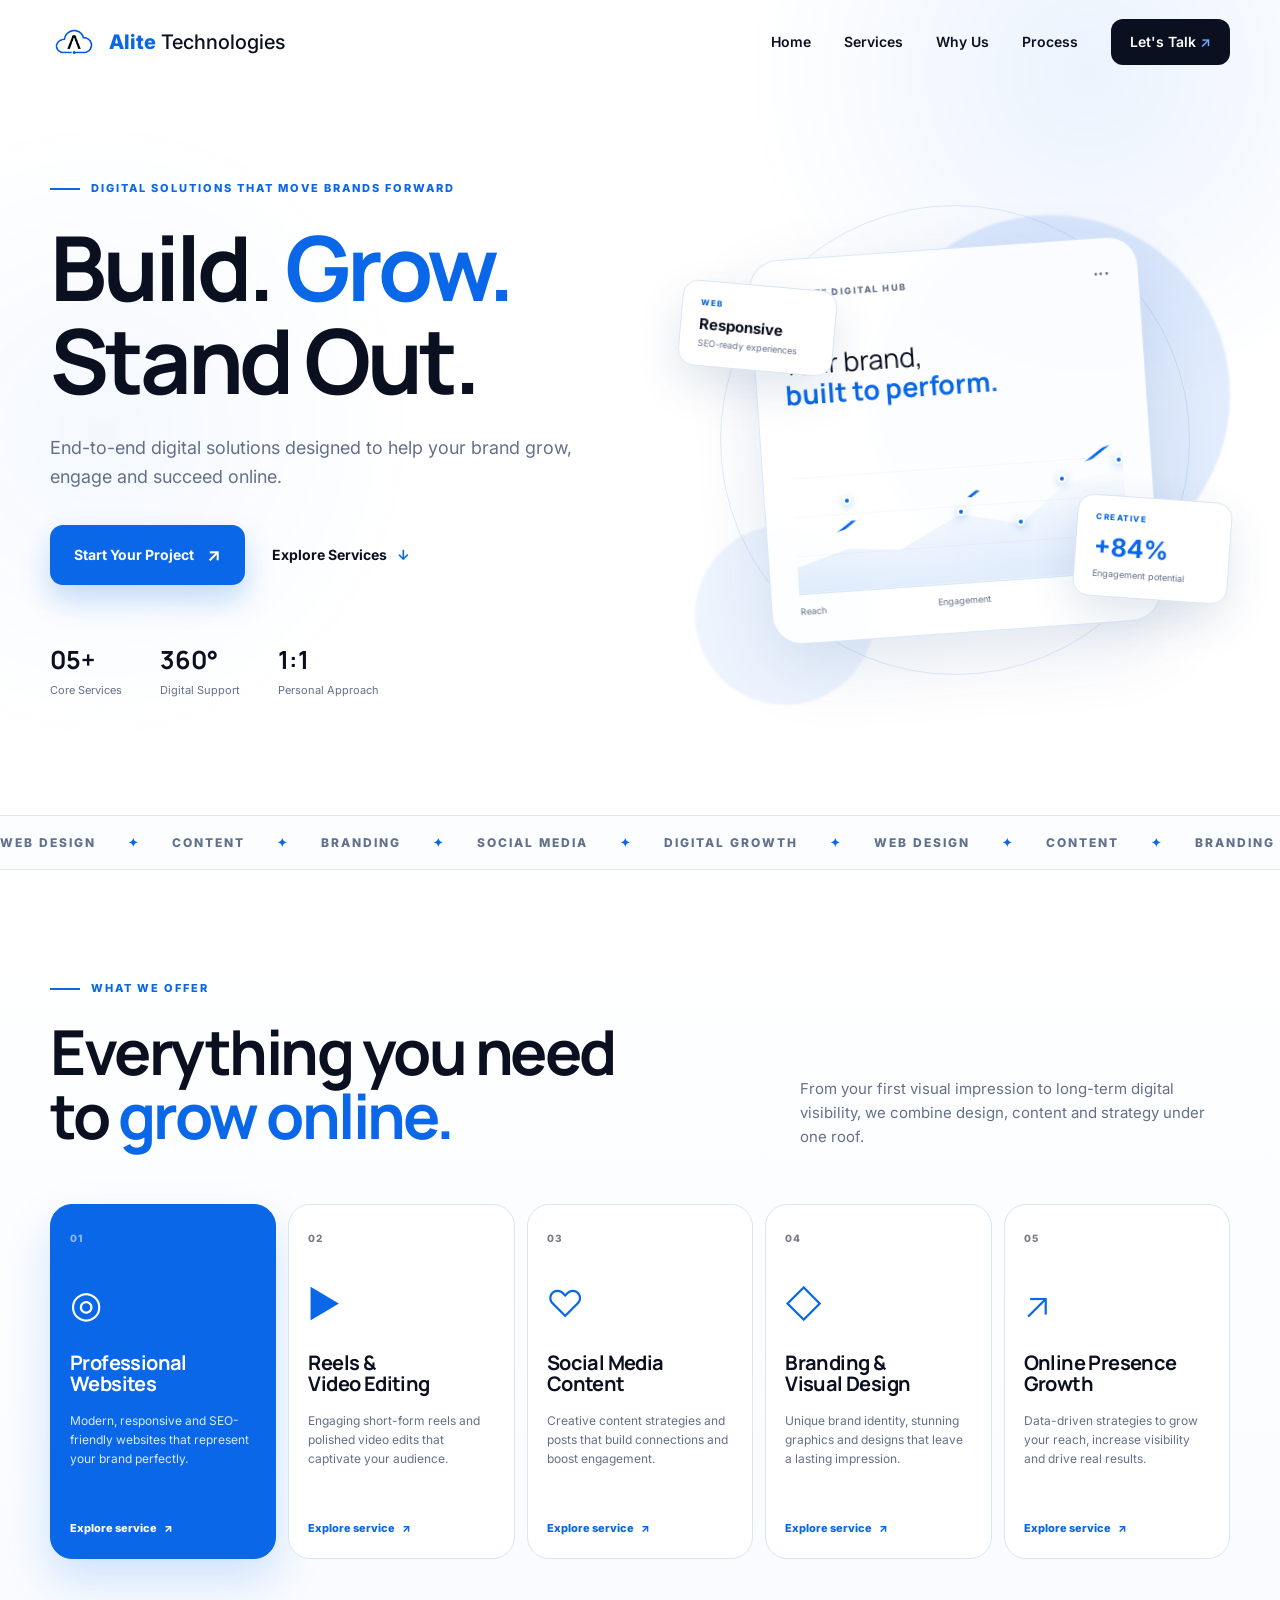
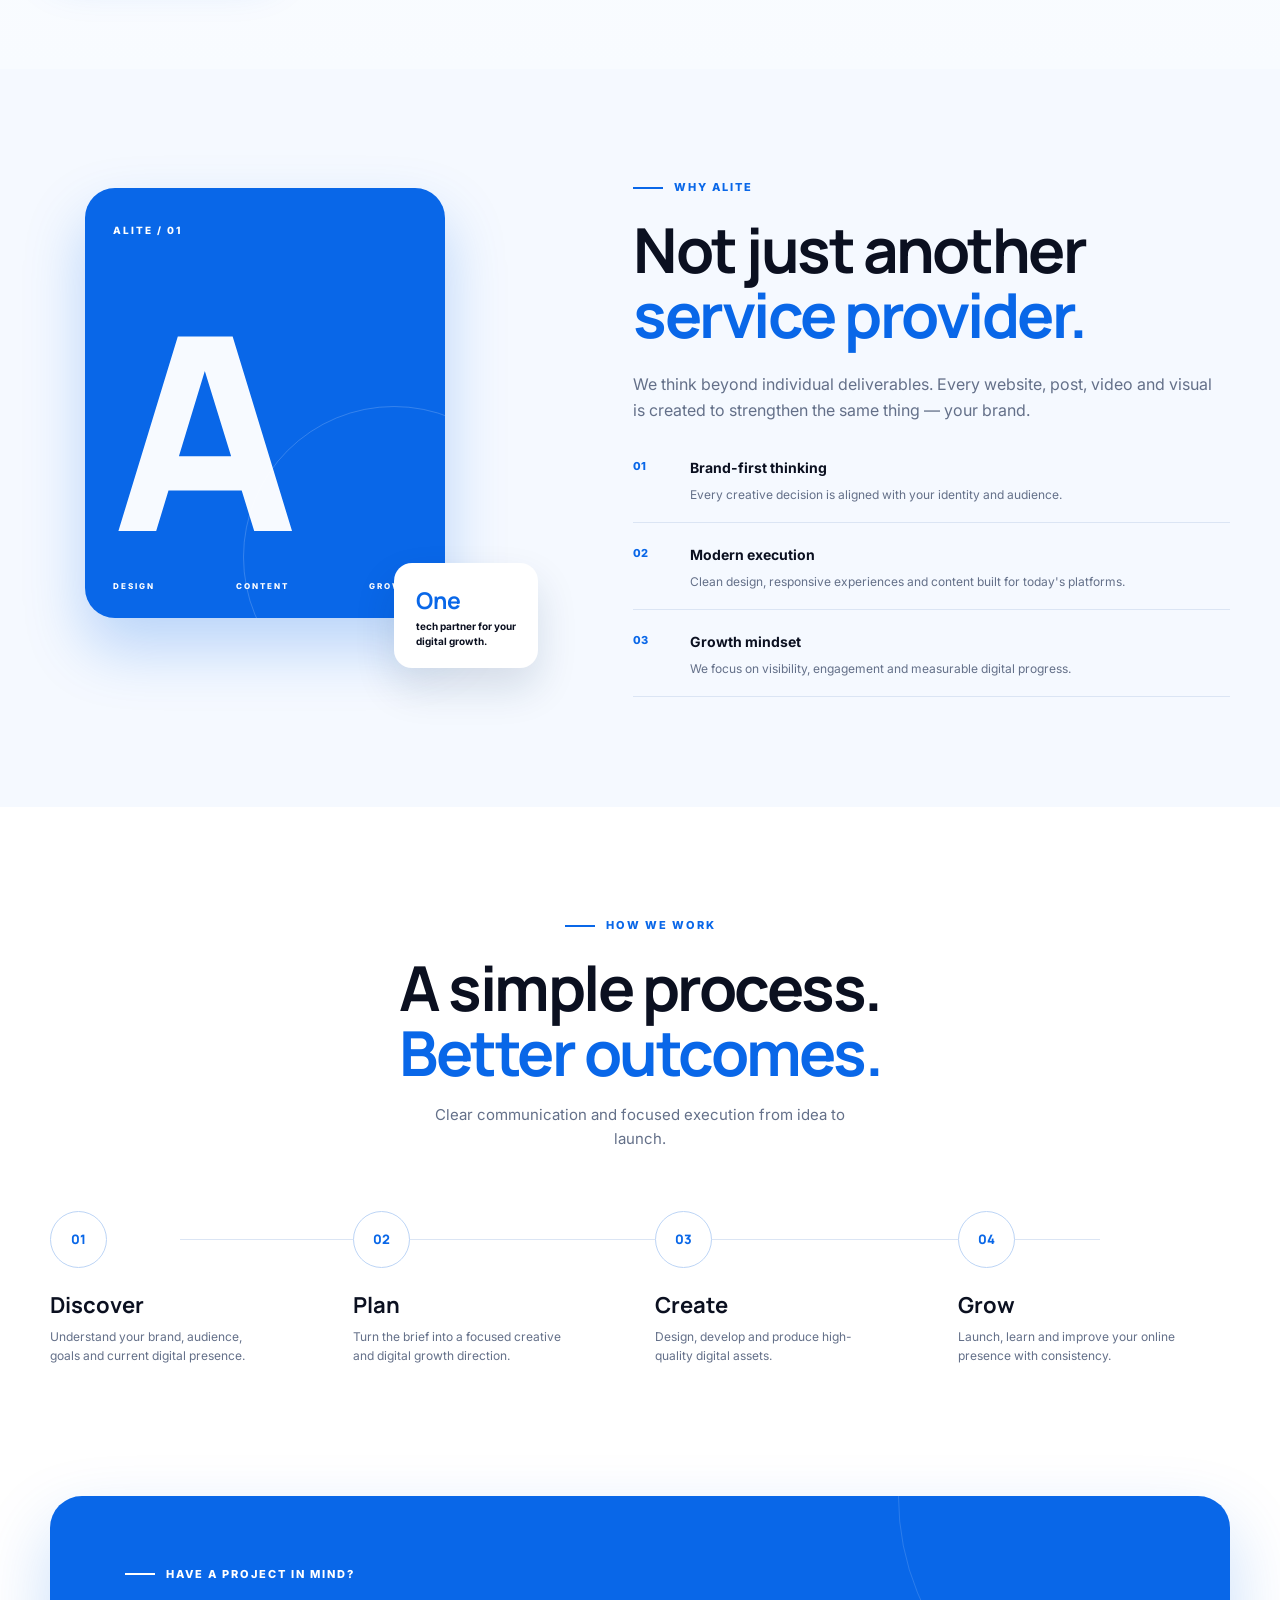
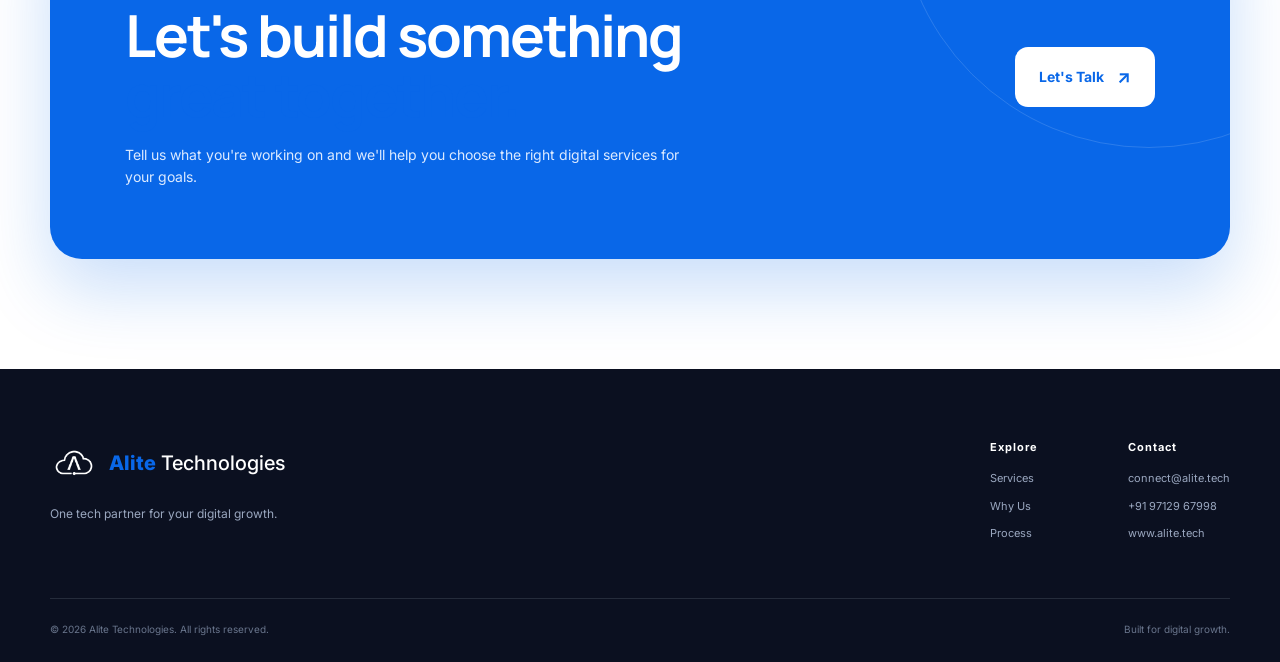
==== index.html @ 707e69f1 "c1" ====
<!DOCTYPE html>
<html lang="en">
<head>
  <meta charset="UTF-8" />
  <meta name="viewport" content="width=device-width, initial-scale=1.0" />
  <meta name="description" content="Alite Technologies delivers professional websites, reels and video editing, social media content, branding and visual design, and online presence growth." />
  <title>Alite Technologies | Digital Growth Partner</title>
  <link rel="preconnect" href="https://fonts.googleapis.com">
  <link rel="preconnect" href="https://fonts.gstatic.com" crossorigin>
  <link href="https://fonts.googleapis.com/css2?family=Inter:wght@400;500;600;700;800&family=Manrope:wght@600;700;800&display=swap" rel="stylesheet">
  <link rel="stylesheet" href="styles.css" />
</head>
<body>
  <div class="site-bg"></div>

  <header class="navbar" id="navbar">
    <div class="container nav-inner">
      <a class="brand" href="#home" aria-label="Alite Technologies home">
        <img class="brand-logo" src="logo.png" alt="Alite Technologies logo" width="48" height="36">
        <span class="brand-text"><strong>Alite</strong> Technologies</span>
      </a>

      <button class="menu-toggle" id="menuToggle" aria-label="Open navigation" aria-expanded="false">
        <span></span><span></span><span></span>
      </button>

      <nav class="nav-links" id="navLinks">
        <a href="#home">Home</a>
        <a href="#services">Services</a>
        <a href="#why-us">Why Us</a>
        <a href="#process">Process</a>
        <a href="#contact" class="nav-cta">Let's Talk <span>↗</span></a>
      </nav>
    </div>
  </header>

  <main>
    <section class="hero section" id="home">
      <div class="hero-grid container">
        <div class="hero-copy reveal">
          <div class="eyebrow"><span></span> DIGITAL SOLUTIONS THAT MOVE BRANDS FORWARD</div>
          <h1>Build. <em>Grow.</em><br>Stand Out.</h1>
          <p class="hero-lead">
            End-to-end digital solutions designed to help your brand grow,
            engage and succeed online.
          </p>
          <div class="hero-actions">
            <a class="btn btn-primary" href="#contact">Start Your Project <span>↗</span></a>
            <a class="text-link" href="#services">Explore Services <span>↓</span></a>
          </div>
          <div class="hero-proof">
            <div><strong>05+</strong><span>Core Services</span></div>
            <div><strong>360°</strong><span>Digital Support</span></div>
            <div><strong>1:1</strong><span>Personal Approach</span></div>
          </div>
        </div>

        <div class="hero-visual reveal">
          <div class="orb orb-one"></div>
          <div class="orb orb-two"></div>
          <div class="dashboard-card">
            <div class="dashboard-top">
              <span class="status-dot"></span>
              <span>ALITE DIGITAL HUB</span>
              <span class="mini-dots">•••</span>
            </div>
            <div class="dashboard-title">Your brand,<br><strong>built to perform.</strong></div>
            <div class="growth-chart">
              <div class="chart-line"></div>
              <div class="chart-fill"></div>
              <span class="point p1"></span>
              <span class="point p2"></span>
              <span class="point p3"></span>
              <span class="point p4"></span>
              <span class="point p5"></span>
            </div>
            <div class="chart-labels"><span>Reach</span><span>Engagement</span><span>Growth</span></div>
          </div>
          <div class="floating-card card-a"><span>WEB</span><strong>Responsive</strong><small>SEO-ready experiences</small></div>
          <div class="floating-card card-b"><span>CREATIVE</span><strong>+84%</strong><small>Engagement potential</small></div>
          <div class="hero-ring"></div>
        </div>
      </div>
    </section>

    <section class="marquee-section">
      <div class="marquee">
        <span>WEB DESIGN</span><b>✦</b><span>CONTENT</span><b>✦</b><span>BRANDING</span><b>✦</b>
        <span>SOCIAL MEDIA</span><b>✦</b><span>DIGITAL GROWTH</span><b>✦</b>
        <span>WEB DESIGN</span><b>✦</b><span>CONTENT</span><b>✦</b><span>BRANDING</span>
      </div>
    </section>

    <section class="section services" id="services">
      <div class="container">
        <div class="section-heading reveal">
          <div>
            <div class="eyebrow"><span></span> WHAT WE OFFER</div>
            <h2>Everything you need<br>to <em>grow online.</em></h2>
          </div>
          <p>From your first visual impression to long-term digital visibility, we combine design, content and strategy under one roof.</p>
        </div>

        <div class="services-grid">
          <article class="service-card service-featured reveal">
            <div class="service-number">01</div>
            <div class="service-icon">◎</div>
            <h3>Professional<br>Websites</h3>
            <p>Modern, responsive and SEO-friendly websites that represent your brand perfectly.</p>
            <a href="#contact">Explore service <span>↗</span></a>
          </article>

          <article class="service-card reveal">
            <div class="service-number">02</div>
            <div class="service-icon">▶</div>
            <h3>Reels &<br>Video Editing</h3>
            <p>Engaging short-form reels and polished video edits that captivate your audience.</p>
            <a href="#contact">Explore service <span>↗</span></a>
          </article>

          <article class="service-card reveal">
            <div class="service-number">03</div>
            <div class="service-icon">♡</div>
            <h3>Social Media<br>Content</h3>
            <p>Creative content strategies and posts that build connections and boost engagement.</p>
            <a href="#contact">Explore service <span>↗</span></a>
          </article>

          <article class="service-card reveal">
            <div class="service-number">04</div>
            <div class="service-icon">◇</div>
            <h3>Branding &<br>Visual Design</h3>
            <p>Unique brand identity, stunning graphics and designs that leave a lasting impression.</p>
            <a href="#contact">Explore service <span>↗</span></a>
          </article>

          <article class="service-card reveal">
            <div class="service-number">05</div>
            <div class="service-icon">↗</div>
            <h3>Online Presence<br>Growth</h3>
            <p>Data-driven strategies to grow your reach, increase visibility and drive real results.</p>
            <a href="#contact">Explore service <span>↗</span></a>
          </article>
        </div>
      </div>
    </section>

    <section class="section why" id="why-us">
      <div class="container why-grid">
        <div class="why-visual reveal">
          <div class="blue-panel">
            <span class="panel-label">ALITE / 01</span>
            <div class="big-a">A</div>
            <div class="panel-bottom">
              <span>DESIGN</span><span>CONTENT</span><span>GROWTH</span>
            </div>
          </div>
          <div class="stat-card"><strong>One</strong><span>tech partner for your<br>digital growth.</span></div>
        </div>

        <div class="why-copy reveal">
          <div class="eyebrow"><span></span> WHY ALITE</div>
          <h2>Not just another<br><em>service provider.</em></h2>
          <p>We think beyond individual deliverables. Every website, post, video and visual is created to strengthen the same thing — your brand.</p>
          <div class="benefit-list">
            <div class="benefit"><span>01</span><div><strong>Brand-first thinking</strong><p>Every creative decision is aligned with your identity and audience.</p></div></div>
            <div class="benefit"><span>02</span><div><strong>Modern execution</strong><p>Clean design, responsive experiences and content built for today's platforms.</p></div></div>
            <div class="benefit"><span>03</span><div><strong>Growth mindset</strong><p>We focus on visibility, engagement and measurable digital progress.</p></div></div>
          </div>
        </div>
      </div>
    </section>

    <section class="section process" id="process">
      <div class="container">
        <div class="center-heading reveal">
          <div class="eyebrow"><span></span> HOW WE WORK</div>
          <h2>A simple process.<br><em>Better outcomes.</em></h2>
          <p>Clear communication and focused execution from idea to launch.</p>
        </div>

        <div class="process-grid">
          <div class="process-line"></div>
          <div class="process-step reveal"><span>01</span><h3>Discover</h3><p>Understand your brand, audience, goals and current digital presence.</p></div>
          <div class="process-step reveal"><span>02</span><h3>Plan</h3><p>Turn the brief into a focused creative and digital growth direction.</p></div>
          <div class="process-step reveal"><span>03</span><h3>Create</h3><p>Design, develop and produce high-quality digital assets.</p></div>
          <div class="process-step reveal"><span>04</span><h3>Grow</h3><p>Launch, learn and improve your online presence with consistency.</p></div>
        </div>
      </div>
    </section>

    <section class="cta-section" id="contact">
      <div class="container cta-box reveal">
        <div>
          <div class="eyebrow light"><span></span> HAVE A PROJECT IN MIND?</div>
          <h2>Let's build something<br><em>great together.</em></h2>
          <p>Tell us what you're working on and we'll help you choose the right digital services for your goals.</p>
        </div>
        <a class="btn btn-light" href="mailto:connect@alite.tech">Let's Talk <span>↗</span></a>
      </div>
    </section>
  </main>

  <footer class="footer">
    <div class="container footer-top">
      <div class="footer-brand">
        <a class="brand" href="#home">
          <img class="brand-logo footer-logo" src="logo.png" alt="Alite Technologies logo" width="48" height="36">
          <span class="brand-text"><strong>Alite</strong> Technologies</span>
        </a>
        <p>One tech partner for your digital growth.</p>
      </div>
      <div class="footer-links">
        <div><strong>Explore</strong><a href="#services">Services</a><a href="#why-us">Why Us</a><a href="#process">Process</a></div>
        <div><strong>Contact</strong><a href="mailto:connect@alite.tech">connect@alite.tech</a><a href="tel:+919712967998">+91 97129 67998</a><a href="https://www.alite.tech" target="_blank" rel="noopener">www.alite.tech</a></div>
      </div>
    </div>
    <div class="container footer-bottom"><span>© 2026 Alite Technologies. All rights reserved.</span><span>Built for digital growth.</span></div>
  </footer>

  <script src="script.js"></script>
</body>
</html>
---- styles.css ----
:root{
  --blue:#0967e8;
  --blue-dark:#0647ae;
  --blue-soft:#eaf3ff;
  --ink:#0b1020;
  --muted:#647089;
  --line:#dbe5f4;
  --white:#fff;
  --radius:24px;
  --shadow:0 24px 70px rgba(9,54,125,.12);
}
*{box-sizing:border-box;margin:0;padding:0}
html{scroll-behavior:smooth}
body{font-family:Inter,Arial,sans-serif;color:var(--ink);background:#fff;line-height:1.6;overflow-x:hidden}
a{text-decoration:none;color:inherit}
.site-bg{position:fixed;inset:0;pointer-events:none;z-index:-1;background:radial-gradient(circle at 85% 8%,rgba(9,103,232,.08),transparent 25%),radial-gradient(circle at 8% 48%,rgba(9,103,232,.045),transparent 25%)}
.container{width:min(1180px,calc(100% - 40px));margin:auto}
.section{padding:110px 0}
.navbar{position:fixed;top:0;left:0;width:100%;z-index:1000;padding:18px 0;transition:.3s}
.navbar.scrolled{background:rgba(255,255,255,.9);backdrop-filter:blur(18px);box-shadow:0 8px 30px rgba(12,45,90,.07)}
.nav-inner{display:flex;align-items:center;justify-content:space-between}
.brand{display:flex;align-items:center;gap:11px;font-size:20px}
.brand-logo{width:48px;height:auto;flex-shrink:0;display:block}
.footer-logo{filter:brightness(0) invert(1)}
.brand-text{font-weight:500}.brand-text strong{color:var(--blue);font-weight:800}
.nav-links{display:flex;align-items:center;gap:33px;font-size:14px;font-weight:600}
.nav-links a{transition:.2s}.nav-links a:hover{color:var(--blue)}
.nav-cta{padding:12px 19px;border-radius:12px;background:var(--ink);color:#fff!important}.nav-cta span{color:#72aaff}
.menu-toggle{display:none;border:0;background:none;cursor:pointer}
.menu-toggle span{display:block;width:25px;height:2px;background:var(--ink);margin:5px}
.hero{padding-top:175px;min-height:790px;display:flex;align-items:center}
.hero-grid{display:grid;grid-template-columns:1.03fr .97fr;align-items:center;gap:45px}
.eyebrow{display:flex;align-items:center;gap:11px;color:var(--blue);font-size:11px;font-weight:800;letter-spacing:2px;margin-bottom:22px}
.eyebrow span{width:30px;height:2px;background:var(--blue);display:inline-block}
.eyebrow.light{color:#fff}.eyebrow.light span{background:#fff}
h1,h2,h3{font-family:Manrope,Inter,sans-serif;line-height:1.04}
h1{font-size:clamp(56px,7vw,92px);letter-spacing:-4px}
h1 em,h2 em{color:var(--blue);font-style:normal}
.hero-lead{max-width:540px;color:var(--muted);font-size:18px;margin:28px 0 33px}
.hero-actions{display:flex;align-items:center;gap:27px}
.btn{display:inline-flex;align-items:center;justify-content:center;gap:13px;border-radius:13px;padding:16px 24px;font-weight:700;font-size:14px;transition:.25s}
.btn span{font-size:18px}
.btn-primary{background:var(--blue);color:#fff;box-shadow:0 15px 30px rgba(9,103,232,.23)}
.btn-primary:hover{transform:translateY(-3px);background:var(--blue-dark)}
.text-link{font-weight:700;font-size:14px}.text-link span{color:var(--blue);margin-left:7px}
.hero-proof{display:flex;gap:38px;margin-top:55px}.hero-proof div{display:flex;flex-direction:column}.hero-proof strong{font-family:Manrope;font-size:25px}.hero-proof span{font-size:11px;color:var(--muted);margin-top:2px}
.hero-visual{height:530px;position:relative;display:grid;place-items:center}
.dashboard-card{width:min(390px,72%);height:385px;background:rgba(255,255,255,.86);border:1px solid rgba(9,103,232,.15);border-radius:30px;box-shadow:var(--shadow);padding:28px;position:relative;z-index:2;backdrop-filter:blur(12px);transform:rotate(-4deg)}
.dashboard-top{display:flex;align-items:center;gap:8px;font-size:9px;font-weight:800;letter-spacing:1.5px;color:var(--muted)}
.status-dot{width:8px;height:8px;border-radius:50%;background:#23c67a;box-shadow:0 0 0 5px #e7fbf2}.mini-dots{margin-left:auto}
.dashboard-title{font-family:Manrope;font-size:27px;line-height:1.1;margin-top:48px}.dashboard-title strong{color:var(--blue)}
.growth-chart{height:155px;margin-top:30px;position:relative;border-bottom:1px solid var(--line);overflow:hidden;background:repeating-linear-gradient(to bottom,transparent 0,transparent 38px,rgba(219,229,244,.5) 39px)}
.chart-line{position:absolute;left:0;right:0;bottom:30px;height:100px;background:linear-gradient(145deg,transparent 0 15%,var(--blue) 15.4% 16%,transparent 16.4% 30%,var(--blue) 30.4% 31%,transparent 31.4% 50%,var(--blue) 50.4% 51%,transparent 51.4% 67%,var(--blue) 67.4% 68%,transparent 68.4% 80%,var(--blue) 80.4% 81%,transparent 81.4%);clip-path:polygon(0 75%,16% 60%,31% 65%,50% 35%,68% 48%,81% 16%,100% 0,100% 8%,81% 24%,68% 56%,50% 43%,31% 73%,16% 68%,0 83%)}
.chart-fill{position:absolute;left:0;right:0;bottom:0;height:105px;background:linear-gradient(to top,rgba(9,103,232,.12),transparent);clip-path:polygon(0 75%,16% 60%,31% 65%,50% 35%,68% 48%,81% 16%,100% 0,100% 100%,0 100%)}
.point{position:absolute;width:8px;height:8px;border:2px solid #fff;background:var(--blue);border-radius:50%;box-shadow:0 2px 8px rgba(9,103,232,.35)}.p1{left:15%;bottom:86px}.p2{left:49%;bottom:67px}.p3{left:67%;bottom:53px}.p4{left:80%;bottom:93px}.p5{right:0;bottom:108px}
.chart-labels{display:flex;justify-content:space-between;font-size:9px;color:var(--muted);margin-top:10px}
.orb{position:absolute;border-radius:50%;filter:blur(1px)}.orb-one{width:360px;height:360px;background:rgba(9,103,232,.12);top:40px;right:0}.orb-two{width:180px;height:180px;background:rgba(9,103,232,.07);bottom:0;left:15px}
.hero-ring{position:absolute;width:470px;height:470px;border:1px solid rgba(9,103,232,.12);border-radius:50%;z-index:0}
.floating-card{position:absolute;background:#fff;border:1px solid var(--line);box-shadow:0 18px 45px rgba(18,62,120,.12);border-radius:16px;padding:15px 18px;z-index:3;display:flex;flex-direction:column;min-width:155px}.floating-card span{font-size:8px;color:var(--blue);font-weight:800;letter-spacing:1.5px}.floating-card strong{font-size:15px;margin-top:3px}.floating-card small{font-size:9px;color:var(--muted)}.card-a{left:0;top:110px;transform:rotate(5deg)}.card-b{right:0;bottom:105px;transform:rotate(4deg)}.card-b strong{font-size:25px;color:var(--blue)}
.marquee-section{border-top:1px solid var(--line);border-bottom:1px solid var(--line);overflow:hidden;padding:17px 0;background:#fbfdff}.marquee{display:flex;gap:32px;white-space:nowrap;align-items:center;width:max-content;animation:scroll 25s linear infinite;font-size:12px;font-weight:800;letter-spacing:2px;color:#60708d}.marquee b{color:var(--blue)}@keyframes scroll{to{transform:translateX(-30%)}}
.section-heading{display:grid;grid-template-columns:1fr .65fr;gap:60px;align-items:end;margin-bottom:55px}.section-heading h2,.center-heading h2{font-size:clamp(40px,5vw,62px);letter-spacing:-2.5px}.section-heading>p,.center-heading>p{color:var(--muted);font-size:15px;max-width:430px;justify-self:end}
.services{background:linear-gradient(#fff,#f8fbff)}
.services-grid{display:grid;grid-template-columns:repeat(5,1fr);gap:12px}
.service-card{border:1px solid var(--line);border-radius:22px;padding:25px 19px 20px;min-height:355px;background:#fff;display:flex;flex-direction:column;transition:.3s;position:relative;overflow:hidden}
.service-card:hover{transform:translateY(-8px);border-color:#a8c9f7;box-shadow:0 20px 45px rgba(9,68,145,.1)}
.service-featured{background:var(--blue);color:#fff;border-color:var(--blue);box-shadow:0 20px 45px rgba(9,103,232,.18)}
.service-number{font-size:10px;font-weight:800;letter-spacing:1px;opacity:.55}.service-icon{font-size:37px;font-weight:300;color:var(--blue);margin:28px 0 20px}.service-featured .service-icon{color:#fff}.service-card h3{font-size:20px;letter-spacing:-.6px}.service-card p{font-size:12px;color:var(--muted);margin-top:16px}.service-featured p{color:#d9e9ff}.service-card a{margin-top:auto;font-size:11px;font-weight:800;color:var(--blue)}.service-featured a{color:#fff}.service-card a span{margin-left:5px}
.why{background:#f5f9ff}.why-grid{display:grid;grid-template-columns:.9fr 1.1fr;gap:95px;align-items:center}.why-visual{height:500px;position:relative}.blue-panel{position:absolute;left:35px;top:0;width:360px;height:430px;border-radius:30px;background:var(--blue);box-shadow:0 30px 60px rgba(9,103,232,.25);overflow:hidden;padding:28px;color:#fff}.blue-panel:after{content:"";position:absolute;width:300px;height:300px;border:1px solid rgba(255,255,255,.18);border-radius:50%;right:-100px;bottom:-90px}.panel-label{font-size:10px;font-weight:800;letter-spacing:2px}.big-a{font-family:Manrope;font-weight:800;font-size:270px;line-height:.9;margin-top:65px;color:#fff;opacity:.97}.panel-bottom{position:absolute;bottom:25px;left:28px;right:28px;display:flex;justify-content:space-between;font-size:8px;letter-spacing:2px;font-weight:800}.stat-card{position:absolute;right:0;bottom:20px;background:#fff;border-radius:18px;padding:19px 22px;box-shadow:0 20px 40px rgba(15,48,90,.14);display:flex;flex-direction:column}.stat-card strong{font-family:Manrope;font-size:23px;color:var(--blue)}.stat-card span{font-size:10px;font-weight:700;line-height:1.5}
.why-copy h2{font-size:clamp(40px,5vw,62px);letter-spacing:-2.5px}.why-copy>p{color:var(--muted);max-width:590px;margin:25px 0 32px}.benefit-list{display:grid;gap:19px}.benefit{display:grid;grid-template-columns:40px 1fr;gap:17px;padding-bottom:18px;border-bottom:1px solid var(--line)}.benefit>span{font-size:11px;color:var(--blue);font-weight:800;padding-top:3px}.benefit strong{font-size:14px}.benefit p{font-size:12px;color:var(--muted);margin-top:4px}
.center-heading{text-align:center;display:flex;align-items:center;flex-direction:column;margin-bottom:60px}.center-heading>p{justify-self:auto;margin-top:18px}.process-grid{display:grid;grid-template-columns:repeat(4,1fr);gap:30px;position:relative}.process-line{position:absolute;top:28px;left:11%;right:11%;height:1px;background:var(--line);z-index:0}.process-step{position:relative;z-index:1}.process-step>span{width:57px;height:57px;border-radius:50%;display:grid;place-items:center;background:#fff;border:1px solid #bcd4f5;color:var(--blue);font-family:Manrope;font-weight:800;font-size:13px;margin-bottom:26px}.process-step h3{font-size:22px}.process-step p{font-size:12px;color:var(--muted);margin-top:10px;max-width:220px}
.cta-section{padding:20px 0 110px}.cta-box{background:var(--blue);border-radius:32px;padding:70px 75px;color:#fff;display:flex;align-items:center;justify-content:space-between;gap:40px;position:relative;overflow:hidden;box-shadow:0 30px 70px rgba(9,103,232,.22)}.cta-box:after{content:"";position:absolute;width:500px;height:500px;border:1px solid rgba(255,255,255,.14);border-radius:50%;right:-170px;top:-250px}.cta-box h2{font-size:clamp(38px,5vw,58px);letter-spacing:-2px}.cta-box p{color:#dceaff;max-width:580px;margin-top:18px;font-size:14px}.btn-light{background:#fff;color:var(--blue);position:relative;z-index:2;white-space:nowrap}.btn-light:hover{transform:translateY(-3px);box-shadow:0 14px 28px rgba(0,35,100,.2)}
.footer{background:#0b1020;color:#fff;padding:70px 0 25px}.footer-top{display:flex;justify-content:space-between;gap:60px}.footer .brand-text{color:#fff}.footer-brand p{color:#9aa7bf;font-size:12px;margin-top:17px}.footer-links{display:flex;gap:90px}.footer-links div{display:flex;flex-direction:column;gap:10px}.footer-links strong{font-size:11px;letter-spacing:1px;color:#fff;margin-bottom:4px}.footer-links a{font-size:11px;color:#9aa7bf;transition:.2s}.footer-links a:hover{color:#fff}.footer-bottom{border-top:1px solid #252c3b;margin-top:55px;padding-top:22px;display:flex;justify-content:space-between;color:#69758c;font-size:10px}
.reveal{opacity:0;transform:translateY(25px);transition:opacity .7s ease,transform .7s ease}.reveal.visible{opacity:1;transform:translateY(0)}

@media(max-width:1050px){
  .services-grid{grid-template-columns:repeat(3,1fr)}.service-card{min-height:320px}.service-featured{grid-row:auto}
  .hero-grid{grid-template-columns:1fr}.hero{padding-top:140px}.hero-visual{margin-top:20px}.why-grid{gap:50px}.blue-panel{left:0}
}
@media(max-width:760px){
  .container{width:min(100% - 28px,620px)}
  .navbar{padding:12px 0}.nav-links{display:none;position:absolute;left:14px;right:14px;top:67px;background:#fff;padding:18px;border-radius:18px;box-shadow:0 20px 45px rgba(12,45,90,.13);flex-direction:column;align-items:stretch;gap:4px}.nav-links.open{display:flex}.nav-links a{padding:11px 13px}.nav-cta{text-align:center;margin-top:5px}.menu-toggle{display:block}
  .hero{padding-top:125px;min-height:auto;padding-bottom:80px}.hero-grid{gap:20px}h1{font-size:56px;letter-spacing:-3px}.hero-lead{font-size:15px}.hero-proof{gap:20px;margin-top:38px}.hero-proof strong{font-size:20px}
  .hero-visual{height:430px}.dashboard-card{width:300px;height:330px;padding:22px}.dashboard-title{font-size:22px;margin-top:35px}.growth-chart{height:125px}.hero-ring{width:360px;height:360px}.orb-one{width:290px;height:290px}.card-a{left:0;top:85px}.card-b{right:0;bottom:65px}
  .section{padding:75px 0}.section-heading{grid-template-columns:1fr;gap:20px;margin-bottom:35px}.section-heading>p{justify-self:start}.section-heading h2,.center-heading h2,.why-copy h2{font-size:42px}.services-grid{grid-template-columns:1fr 1fr}.service-card{min-height:330px}.service-featured{grid-column:1/-1}
  .why-grid{grid-template-columns:1fr}.why-visual{height:440px}.blue-panel{width:320px;height:380px}.big-a{font-size:230px}.why-copy{margin-top:10px}
  .process-grid{grid-template-columns:1fr 1fr;gap:35px}.process-line{display:none}
  .cta-box{padding:45px 28px;flex-direction:column;align-items:flex-start}.footer-top{flex-direction:column}.footer-links{gap:45px}.footer-bottom{flex-direction:column;gap:8px}
}
@media(max-width:470px){
  .services-grid{grid-template-columns:1fr}.service-featured{grid-column:auto}.hero-actions{flex-direction:column;align-items:flex-start}.hero-proof{flex-wrap:wrap}.hero-visual{height:390px}.dashboard-card{width:265px}.floating-card{min-width:125px;padding:12px}.card-a{left:-4px}.card-b{right:-4px}.why-visual{height:400px}.blue-panel{width:270px;height:350px}.big-a{font-size:205px}.stat-card{right:-3px}.process-grid{grid-template-columns:1fr}.footer-links{flex-direction:column}
}
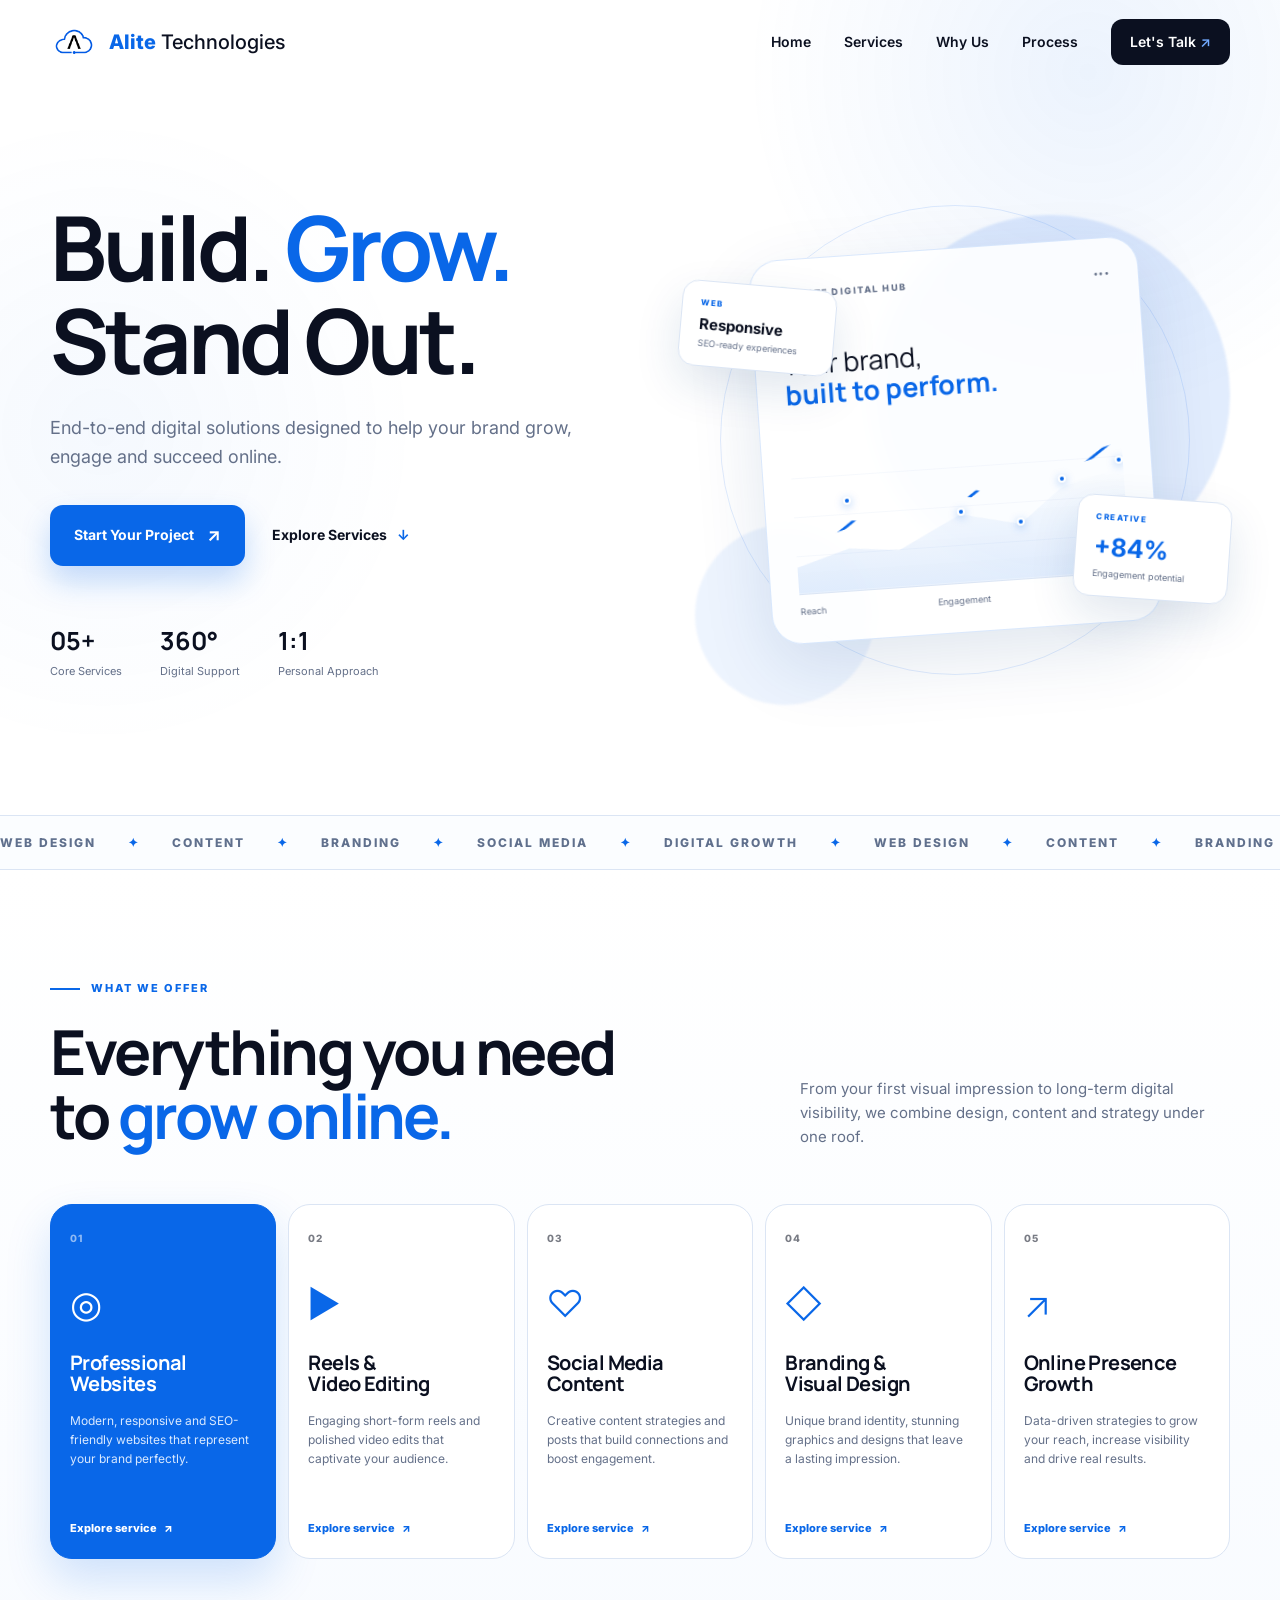
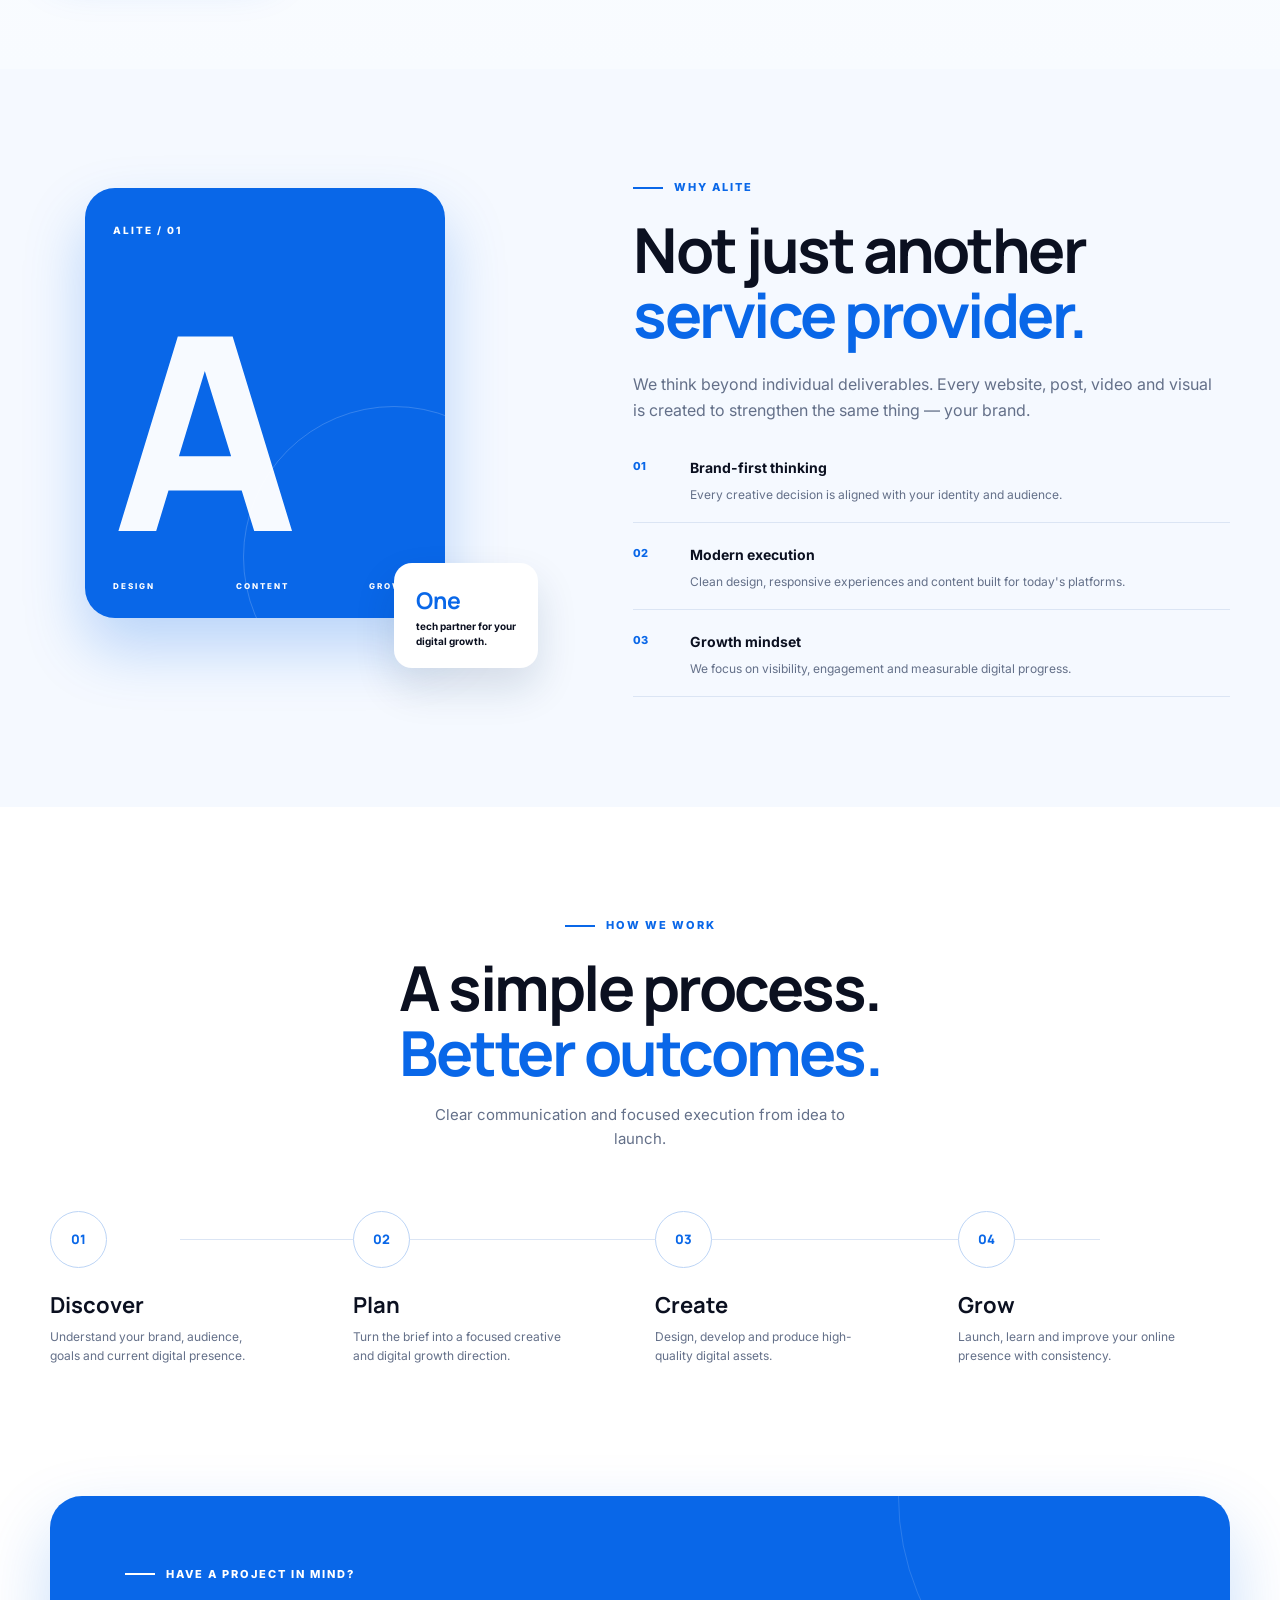
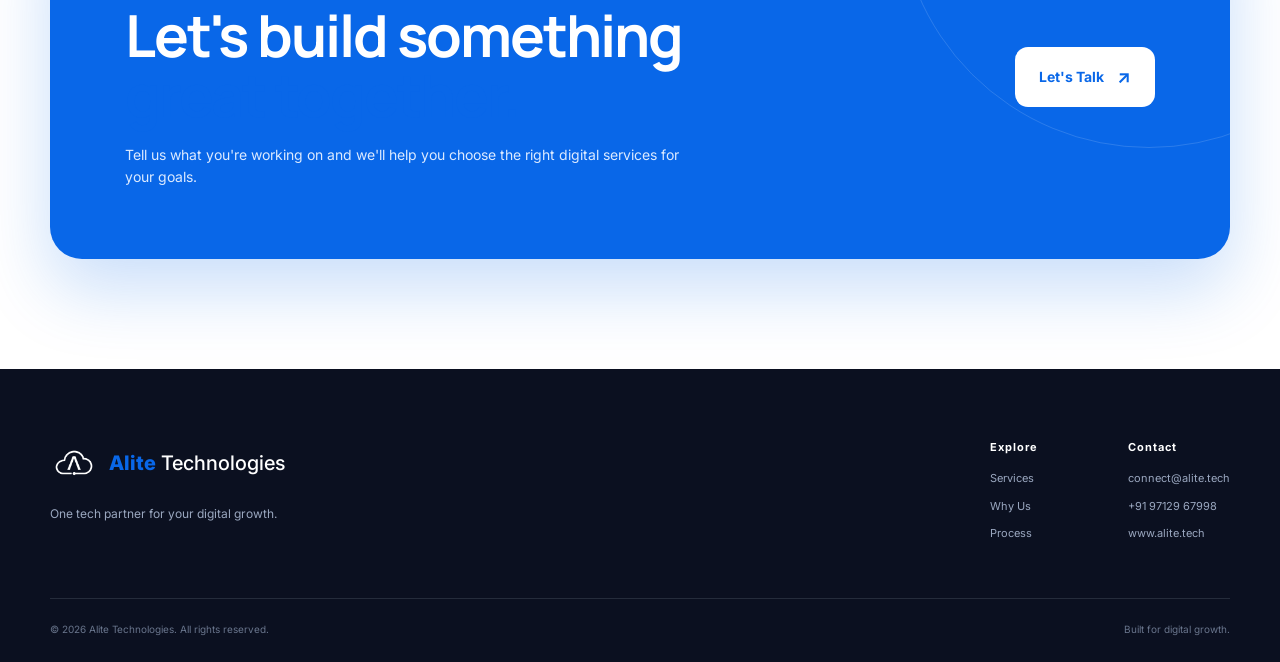
==== commit bf614b56: "c2" ====
--- a/index.html
+++ b/index.html
@@ -38,7 +38,7 @@
     <section class="hero section" id="home">
       <div class="hero-grid container">
         <div class="hero-copy reveal">
-          <div class="eyebrow"><span></span> DIGITAL SOLUTIONS THAT MOVE BRANDS FORWARD</div>
+          <!-- <div class="eyebrow"><span></span> DIGITAL SOLUTIONS THAT MOVE BRANDS FORWARD</div> -->
           <h1>Build. <em>Grow.</em><br>Stand Out.</h1>
           <p class="hero-lead">
             End-to-end digital solutions designed to help your brand grow,
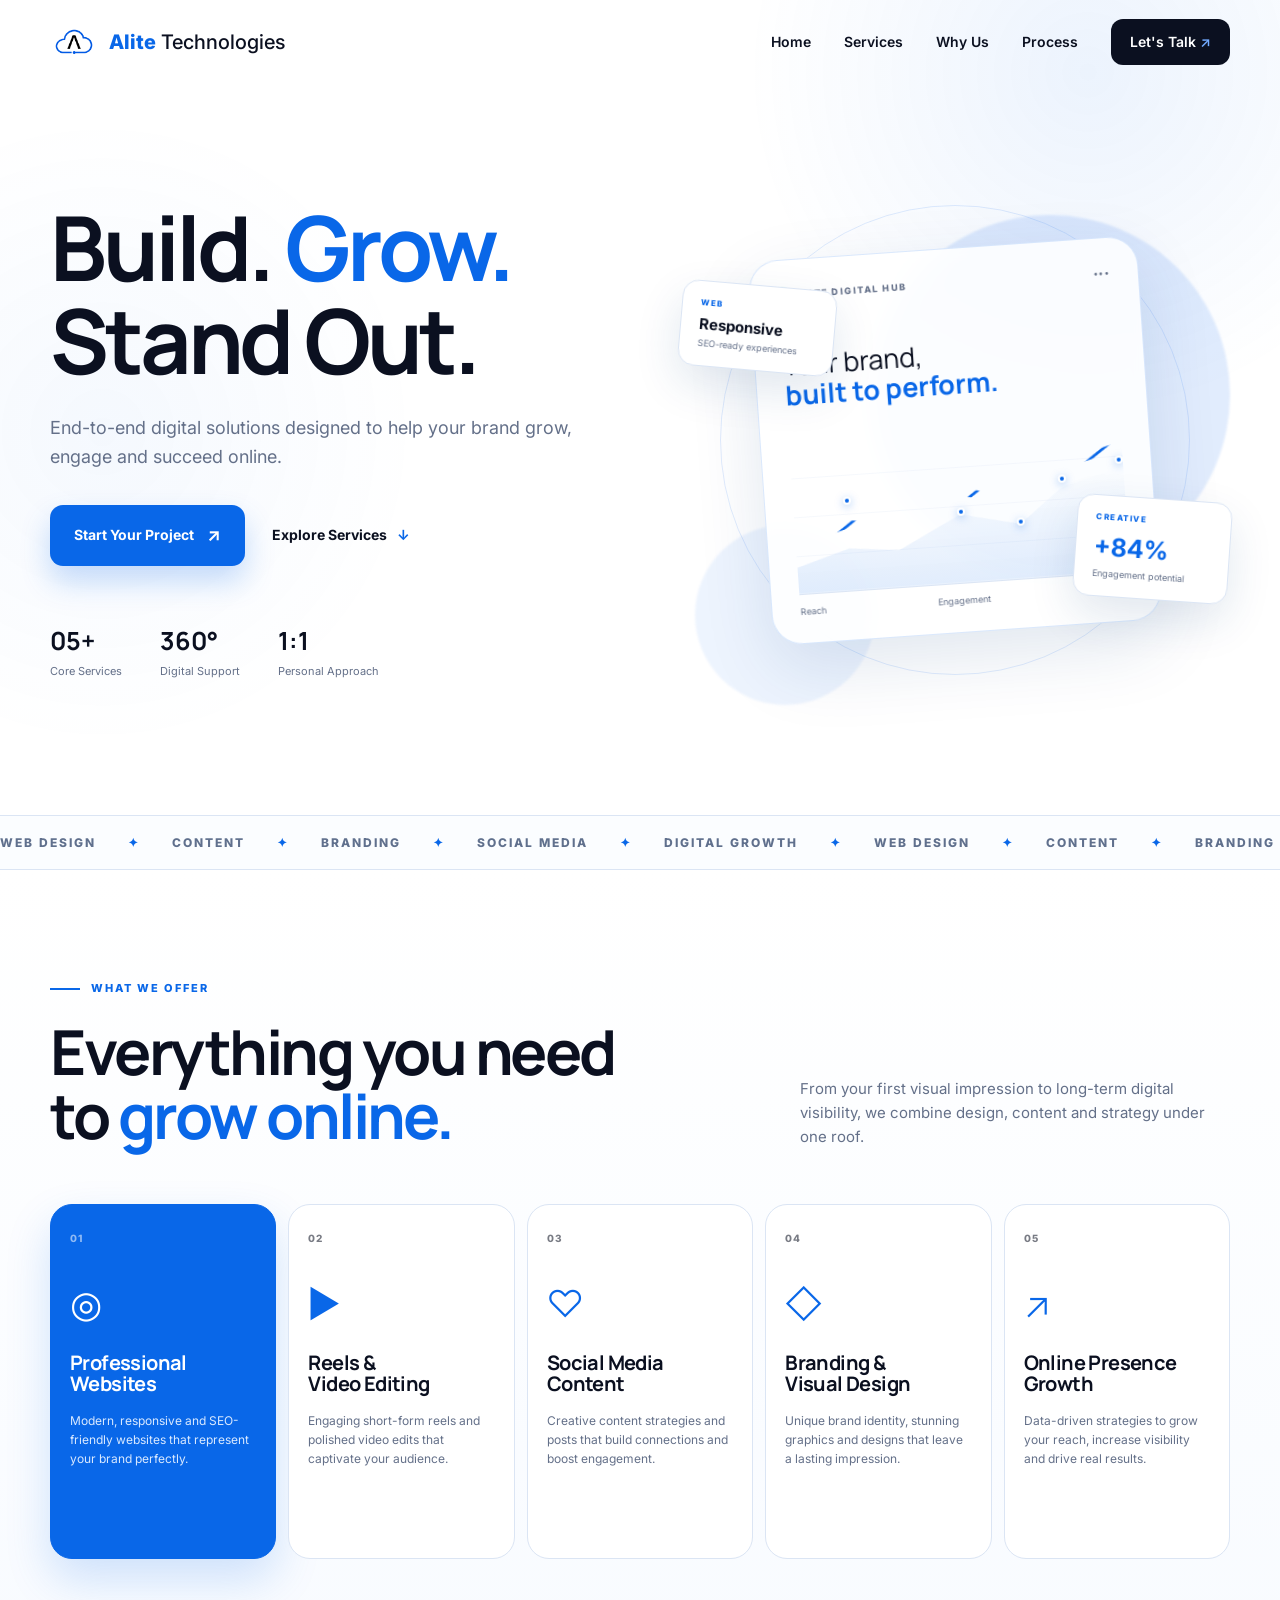
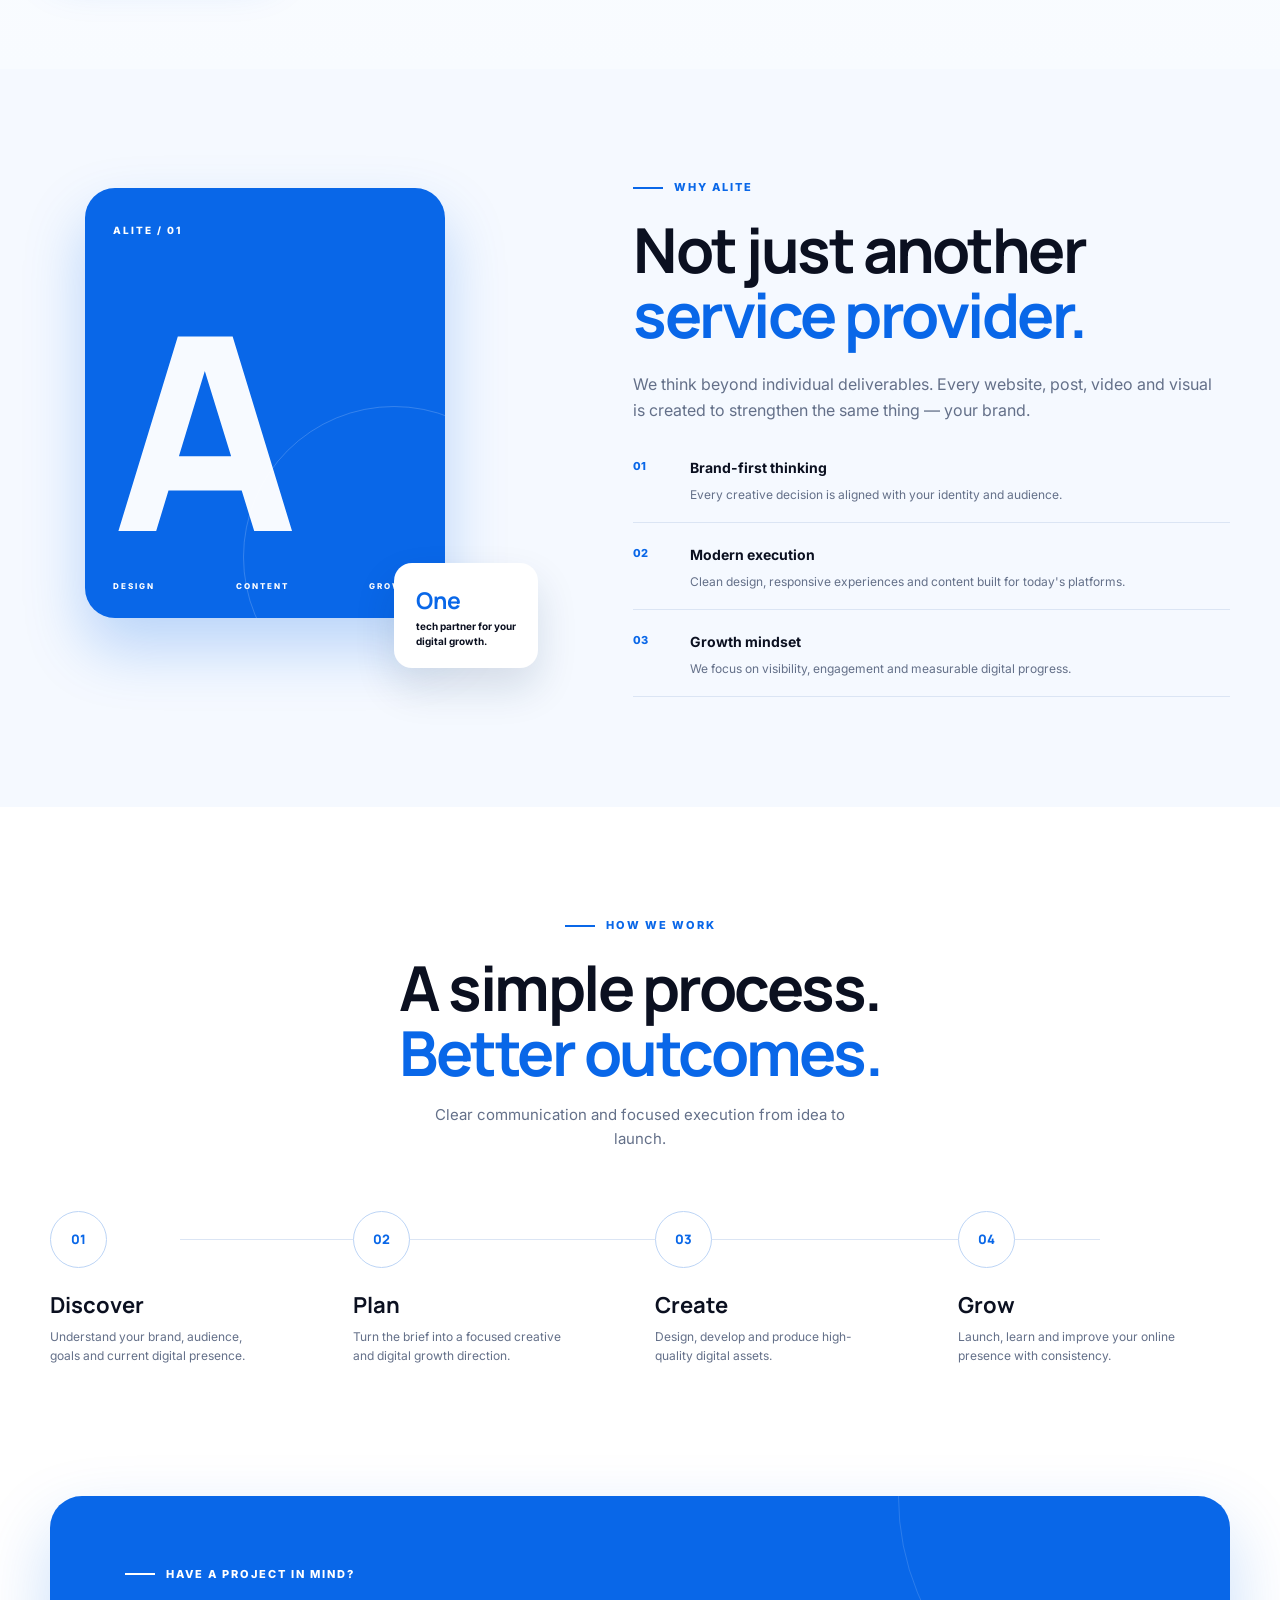
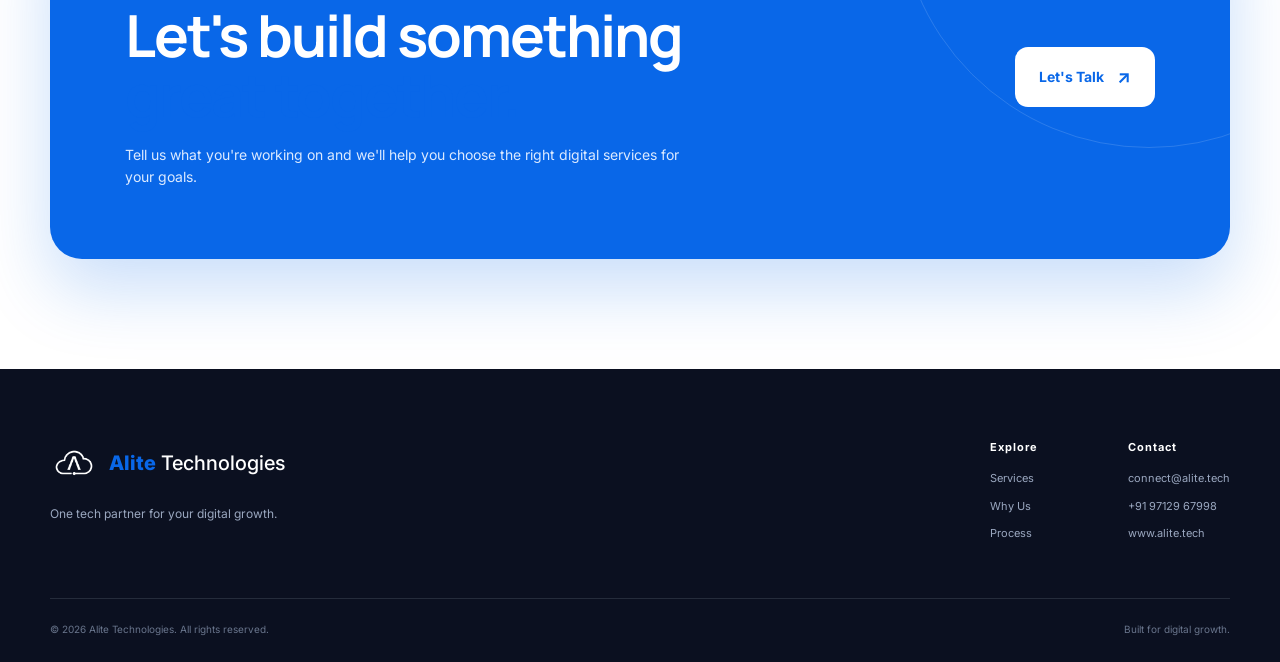
==== commit b2d7bc66: "c3" ====
--- a/index.html
+++ b/index.html
@@ -107,7 +107,7 @@
             <div class="service-icon">◎</div>
             <h3>Professional<br>Websites</h3>
             <p>Modern, responsive and SEO-friendly websites that represent your brand perfectly.</p>
-            <a href="#contact">Explore service <span>↗</span></a>
+            <!-- <a href="#contact">Explore service <span>↗</span></a> -->
           </article>
 
           <article class="service-card reveal">
@@ -115,7 +115,7 @@
             <div class="service-icon">▶</div>
             <h3>Reels &<br>Video Editing</h3>
             <p>Engaging short-form reels and polished video edits that captivate your audience.</p>
-            <a href="#contact">Explore service <span>↗</span></a>
+            <!-- <a href="#contact">Explore service <span>↗</span></a> -->
           </article>
 
           <article class="service-card reveal">
@@ -123,7 +123,7 @@
             <div class="service-icon">♡</div>
             <h3>Social Media<br>Content</h3>
             <p>Creative content strategies and posts that build connections and boost engagement.</p>
-            <a href="#contact">Explore service <span>↗</span></a>
+            <!-- <a href="#contact">Explore service <span>↗</span></a> -->
           </article>
 
           <article class="service-card reveal">
@@ -131,7 +131,7 @@
             <div class="service-icon">◇</div>
             <h3>Branding &<br>Visual Design</h3>
             <p>Unique brand identity, stunning graphics and designs that leave a lasting impression.</p>
-            <a href="#contact">Explore service <span>↗</span></a>
+            <!-- <a href="#contact">Explore service <span>↗</span></a> -->
           </article>
 
           <article class="service-card reveal">
@@ -139,7 +139,7 @@
             <div class="service-icon">↗</div>
             <h3>Online Presence<br>Growth</h3>
             <p>Data-driven strategies to grow your reach, increase visibility and drive real results.</p>
-            <a href="#contact">Explore service <span>↗</span></a>
+            <!-- <a href="#contact">Explore service <span>↗</span></a> -->
           </article>
         </div>
       </div>
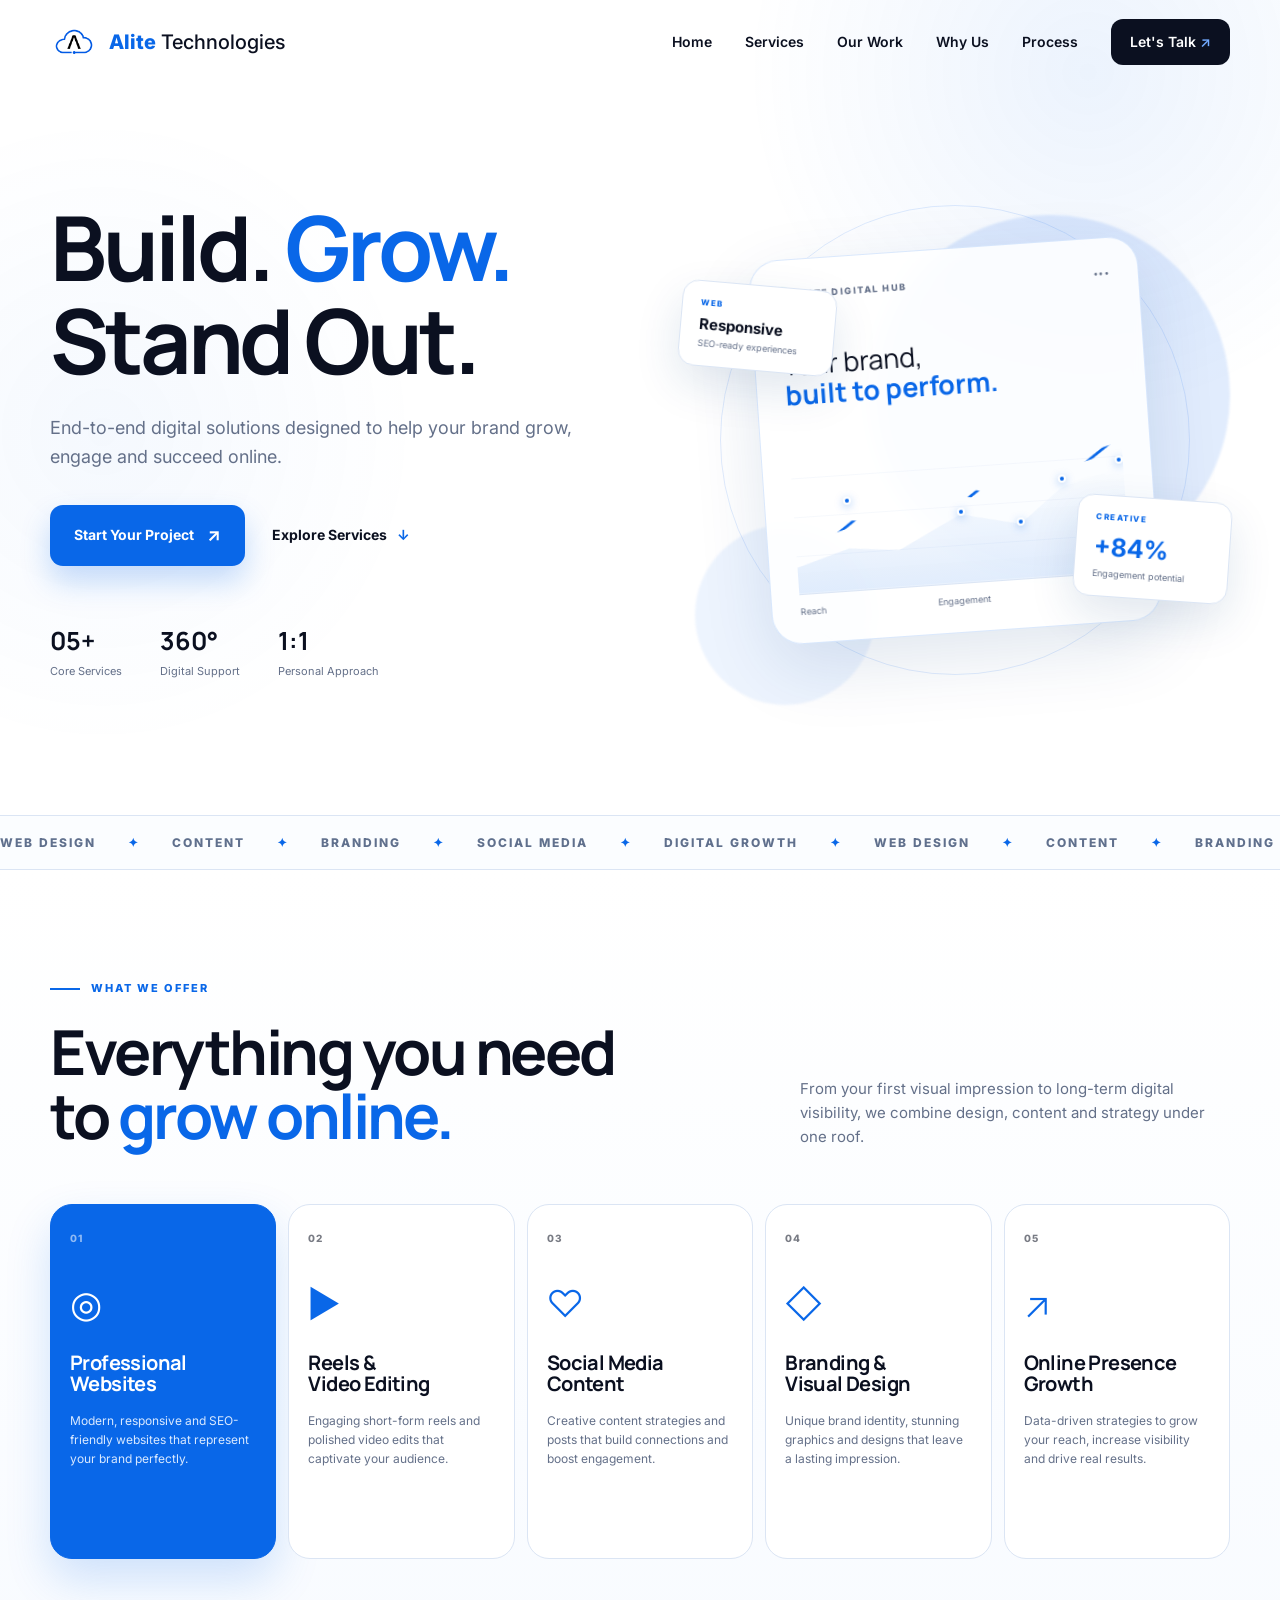
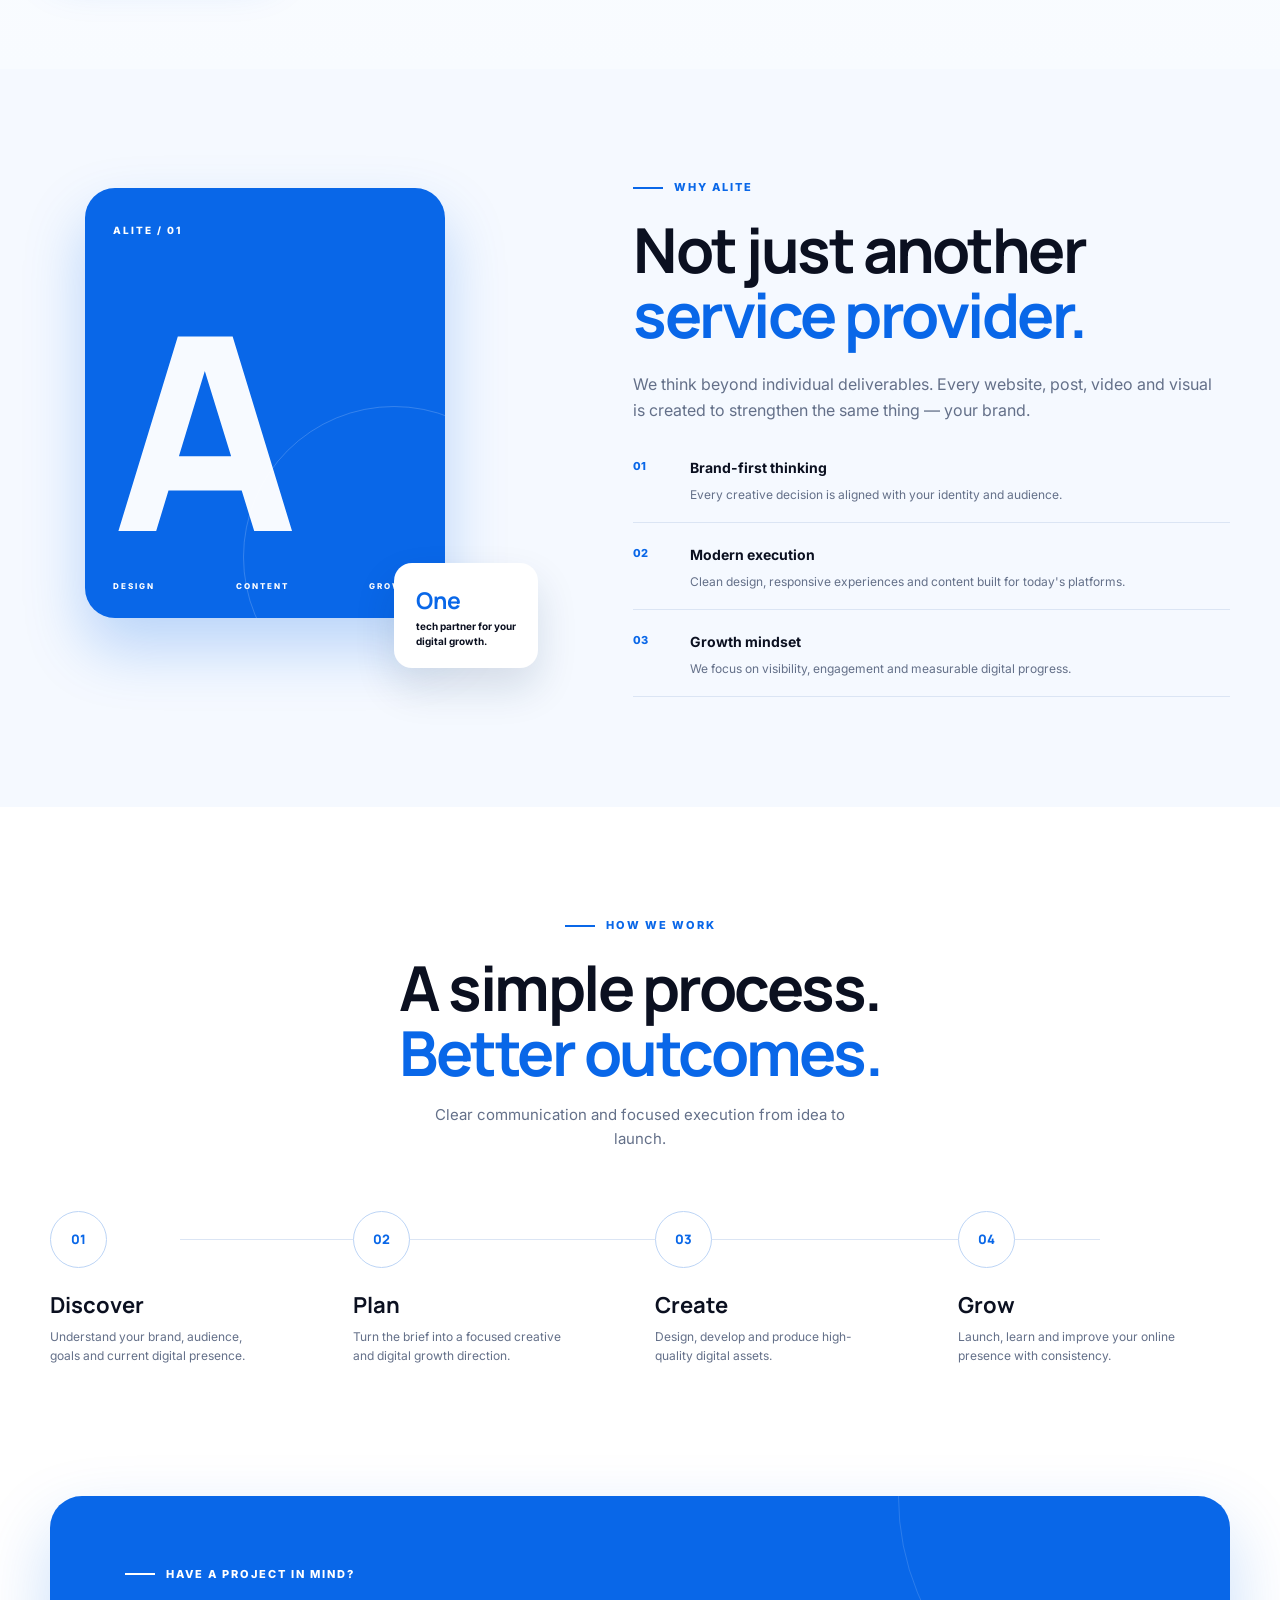
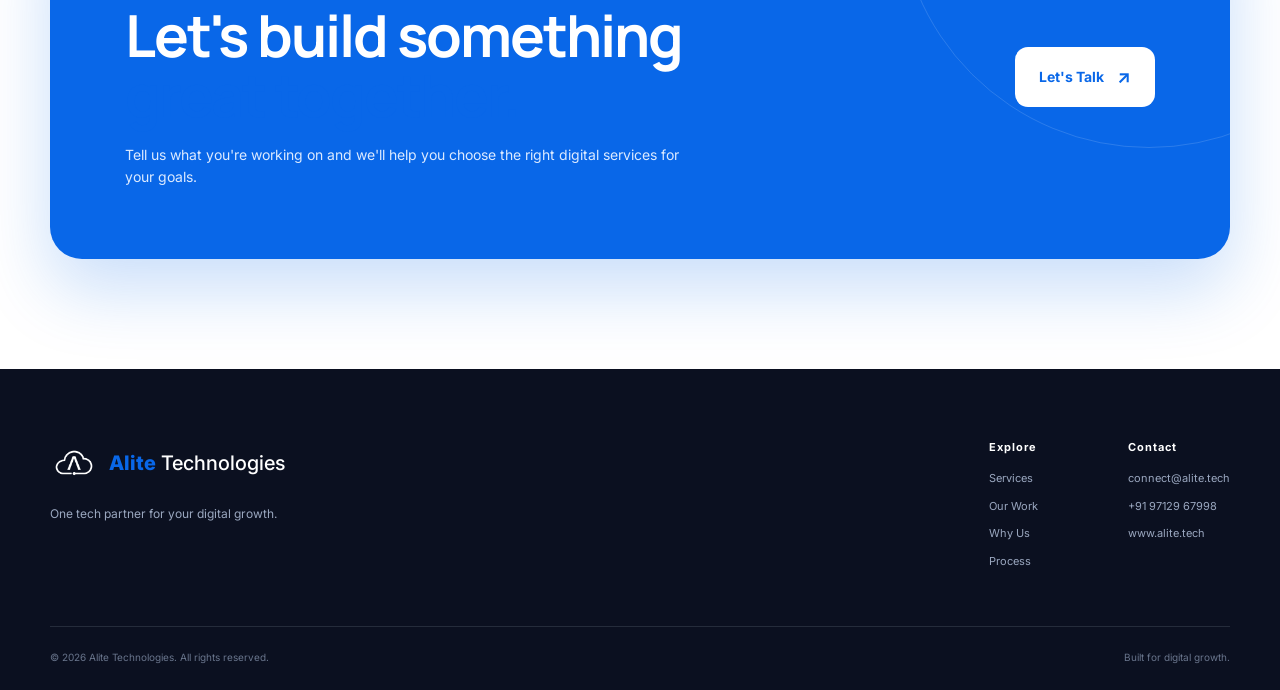
==== commit da889518: "new" ====
--- a/index.html
+++ b/index.html
@@ -5,6 +5,7 @@
   <meta name="viewport" content="width=device-width, initial-scale=1.0" />
   <meta name="description" content="Alite Technologies delivers professional websites, reels and video editing, social media content, branding and visual design, and online presence growth." />
   <title>Alite Technologies | Digital Growth Partner</title>
+  <link rel="icon" type="image/png" href="logo.png">
   <link rel="preconnect" href="https://fonts.googleapis.com">
   <link rel="preconnect" href="https://fonts.gstatic.com" crossorigin>
   <link href="https://fonts.googleapis.com/css2?family=Inter:wght@400;500;600;700;800&family=Manrope:wght@600;700;800&display=swap" rel="stylesheet">
@@ -27,6 +28,7 @@
       <nav class="nav-links" id="navLinks">
         <a href="#home">Home</a>
         <a href="#services">Services</a>
+        <a href="work.html">Our Work</a>
         <a href="#why-us">Why Us</a>
         <a href="#process">Process</a>
         <a href="#contact" class="nav-cta">Let's Talk <span>↗</span></a>
@@ -211,7 +213,7 @@
         <p>One tech partner for your digital growth.</p>
       </div>
       <div class="footer-links">
-        <div><strong>Explore</strong><a href="#services">Services</a><a href="#why-us">Why Us</a><a href="#process">Process</a></div>
+        <div><strong>Explore</strong><a href="#services">Services</a><a href="work.html">Our Work</a><a href="#why-us">Why Us</a><a href="#process">Process</a></div>
         <div><strong>Contact</strong><a href="mailto:connect@alite.tech">connect@alite.tech</a><a href="tel:+919712967998">+91 97129 67998</a><a href="https://www.alite.tech" target="_blank" rel="noopener">www.alite.tech</a></div>
       </div>
     </div>
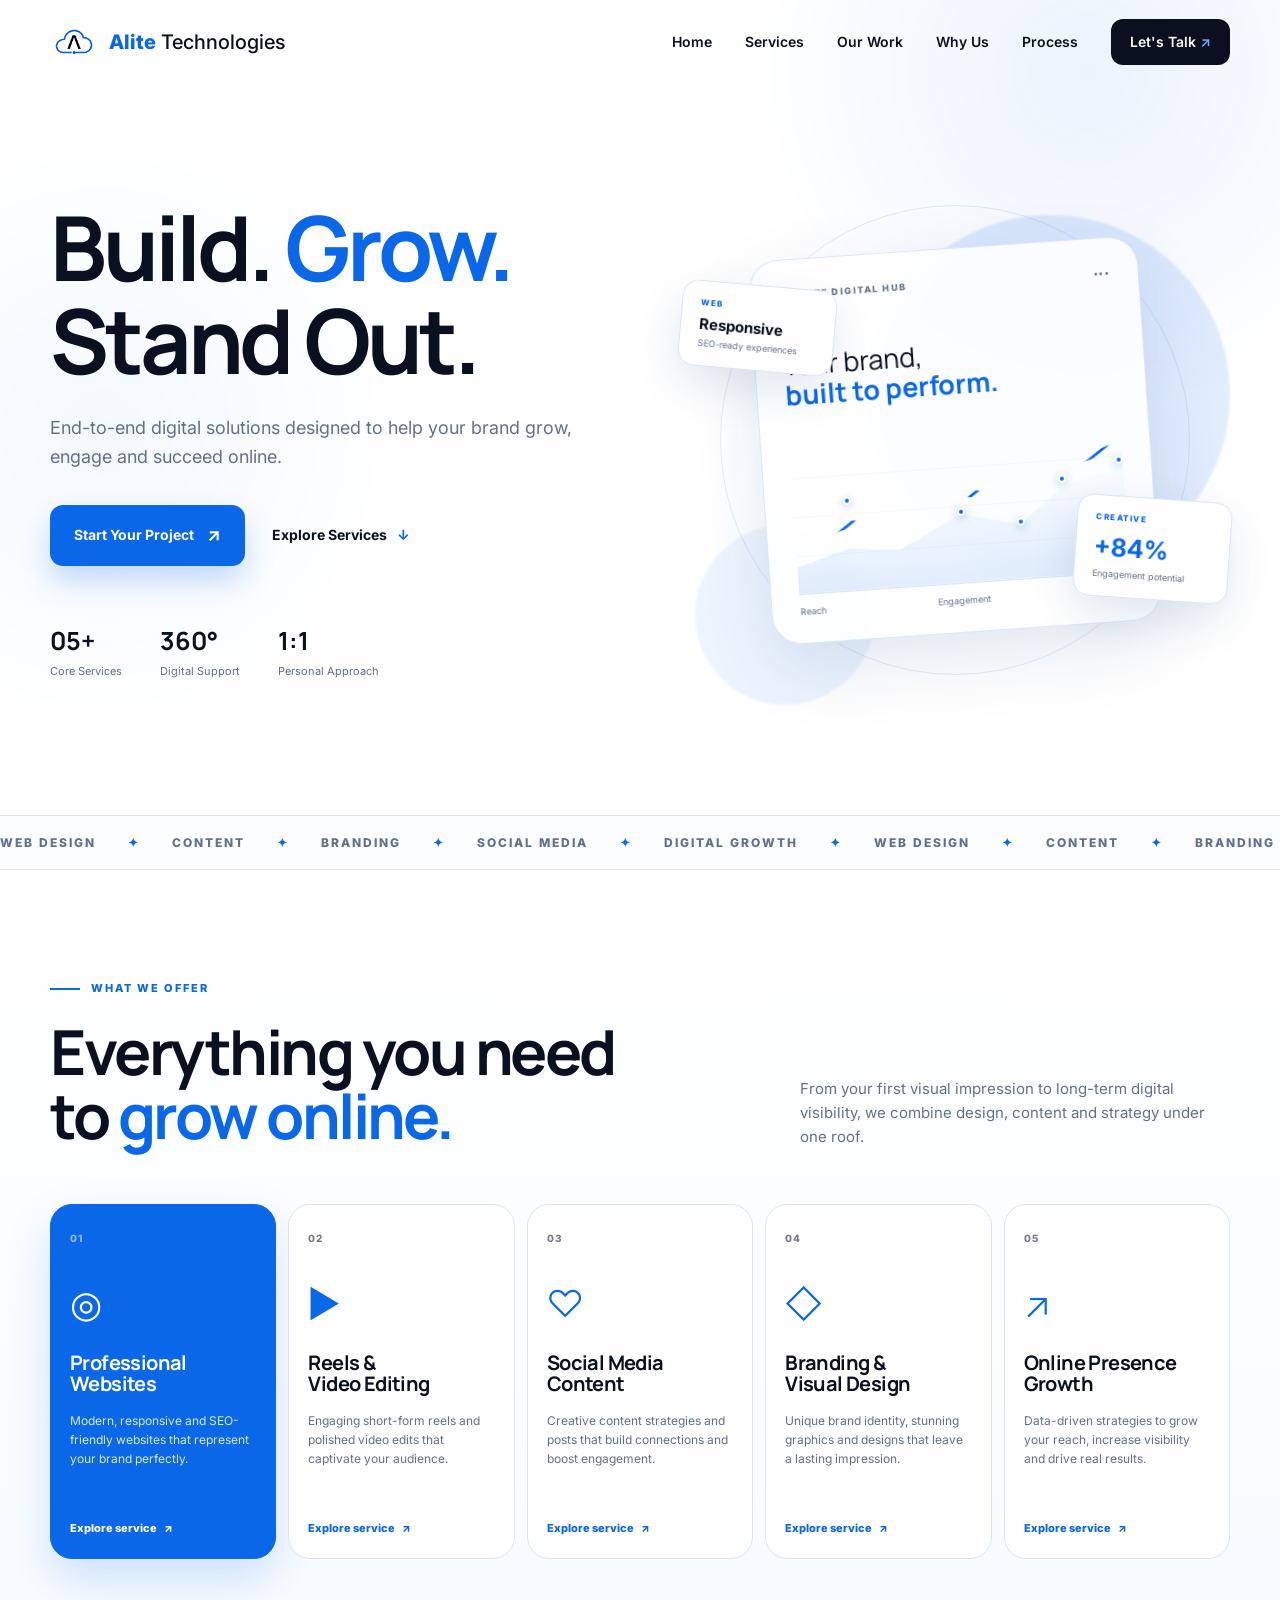
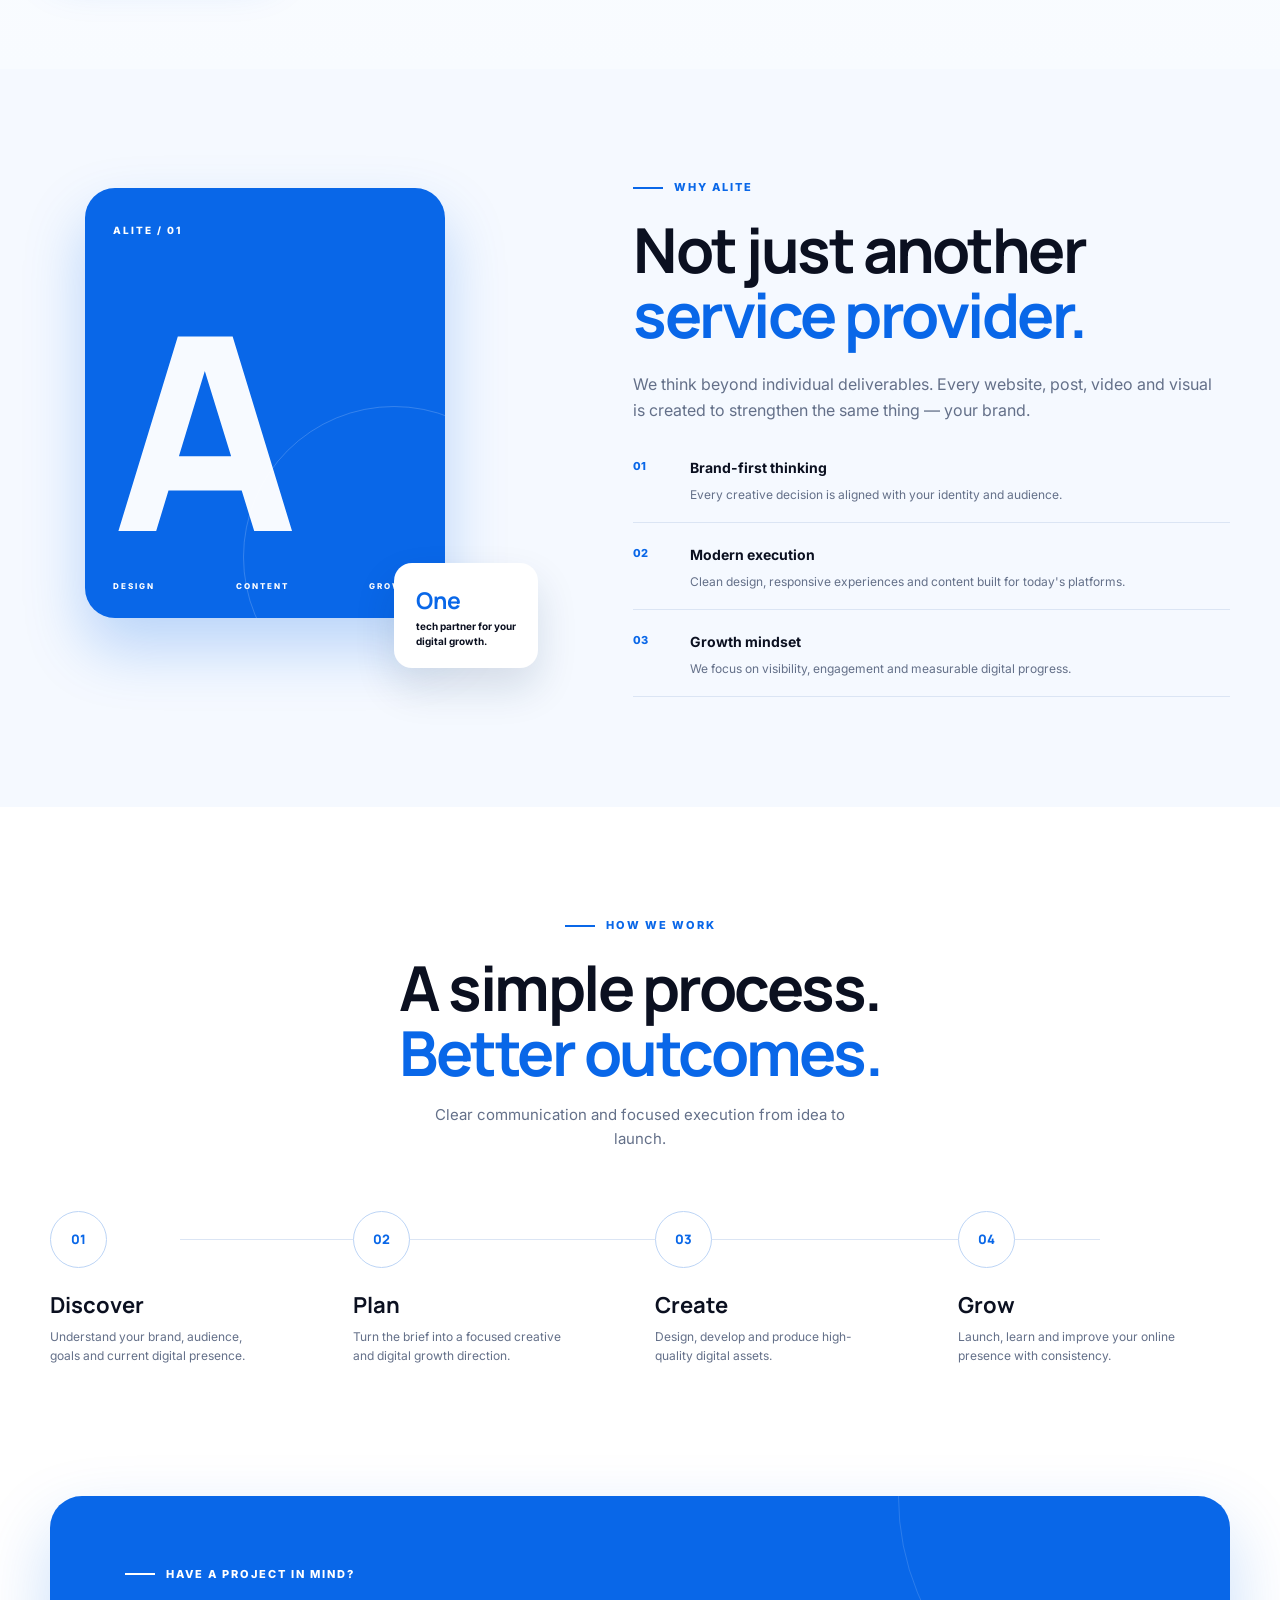
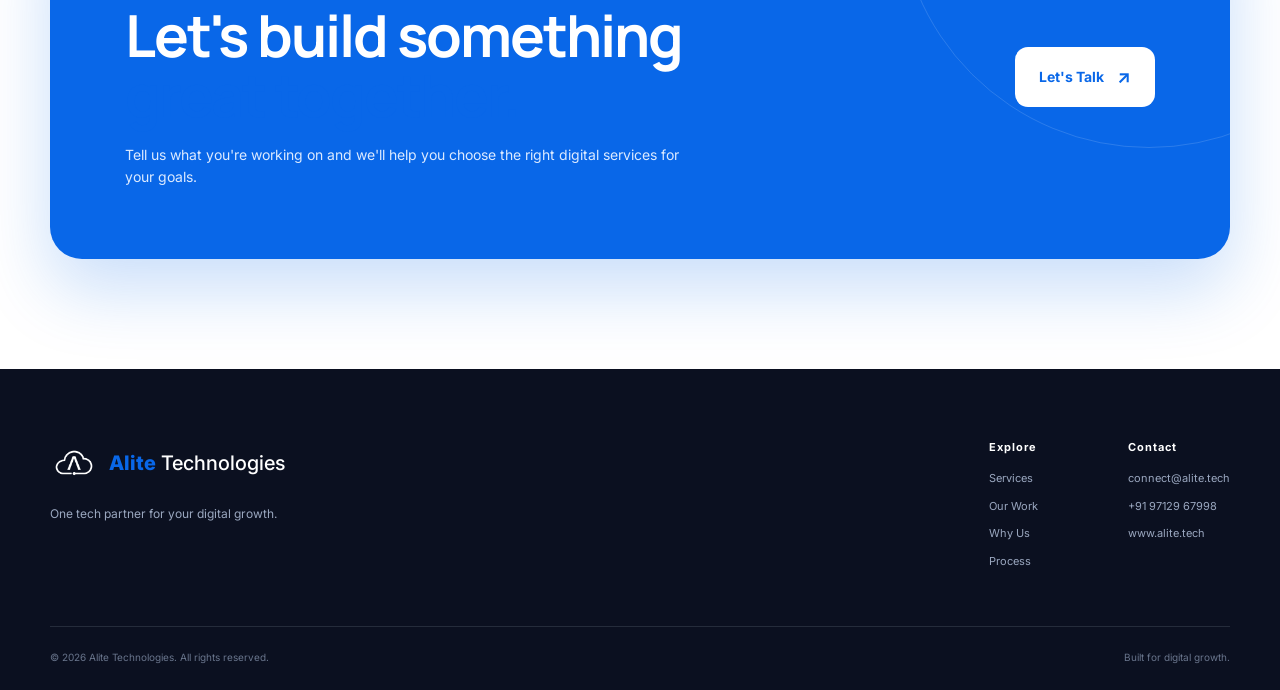
==== commit 79e6b282: "links" ====
--- a/index.html
+++ b/index.html
@@ -109,7 +109,7 @@
             <div class="service-icon">◎</div>
             <h3>Professional<br>Websites</h3>
             <p>Modern, responsive and SEO-friendly websites that represent your brand perfectly.</p>
-            <!-- <a href="#contact">Explore service <span>↗</span></a> -->
+            <a href="https://alite.tech/work.html?category=websites">Explore service <span>↗</span></a>
           </article>
 
           <article class="service-card reveal">
@@ -117,7 +117,7 @@
             <div class="service-icon">▶</div>
             <h3>Reels &<br>Video Editing</h3>
             <p>Engaging short-form reels and polished video edits that captivate your audience.</p>
-            <!-- <a href="#contact">Explore service <span>↗</span></a> -->
+            <a href="https://alite.tech/work.html?category=reels">Explore service <span>↗</span></a>
           </article>
 
           <article class="service-card reveal">
@@ -125,7 +125,7 @@
             <div class="service-icon">♡</div>
             <h3>Social Media<br>Content</h3>
             <p>Creative content strategies and posts that build connections and boost engagement.</p>
-            <!-- <a href="#contact">Explore service <span>↗</span></a> -->
+            <a href="https://alite.tech/work.html?category=social">Explore service <span>↗</span></a>
           </article>
 
           <article class="service-card reveal">
@@ -133,7 +133,7 @@
             <div class="service-icon">◇</div>
             <h3>Branding &<br>Visual Design</h3>
             <p>Unique brand identity, stunning graphics and designs that leave a lasting impression.</p>
-            <!-- <a href="#contact">Explore service <span>↗</span></a> -->
+            <a href="https://alite.tech/work.html?category=branding">Explore service <span>↗</span></a>
           </article>
 
           <article class="service-card reveal">
@@ -141,7 +141,7 @@
             <div class="service-icon">↗</div>
             <h3>Online Presence<br>Growth</h3>
             <p>Data-driven strategies to grow your reach, increase visibility and drive real results.</p>
-            <!-- <a href="#contact">Explore service <span>↗</span></a> -->
+            <a href="https://alite.tech/work.html?category=growth">Explore service <span>↗</span></a>
           </article>
         </div>
       </div>
